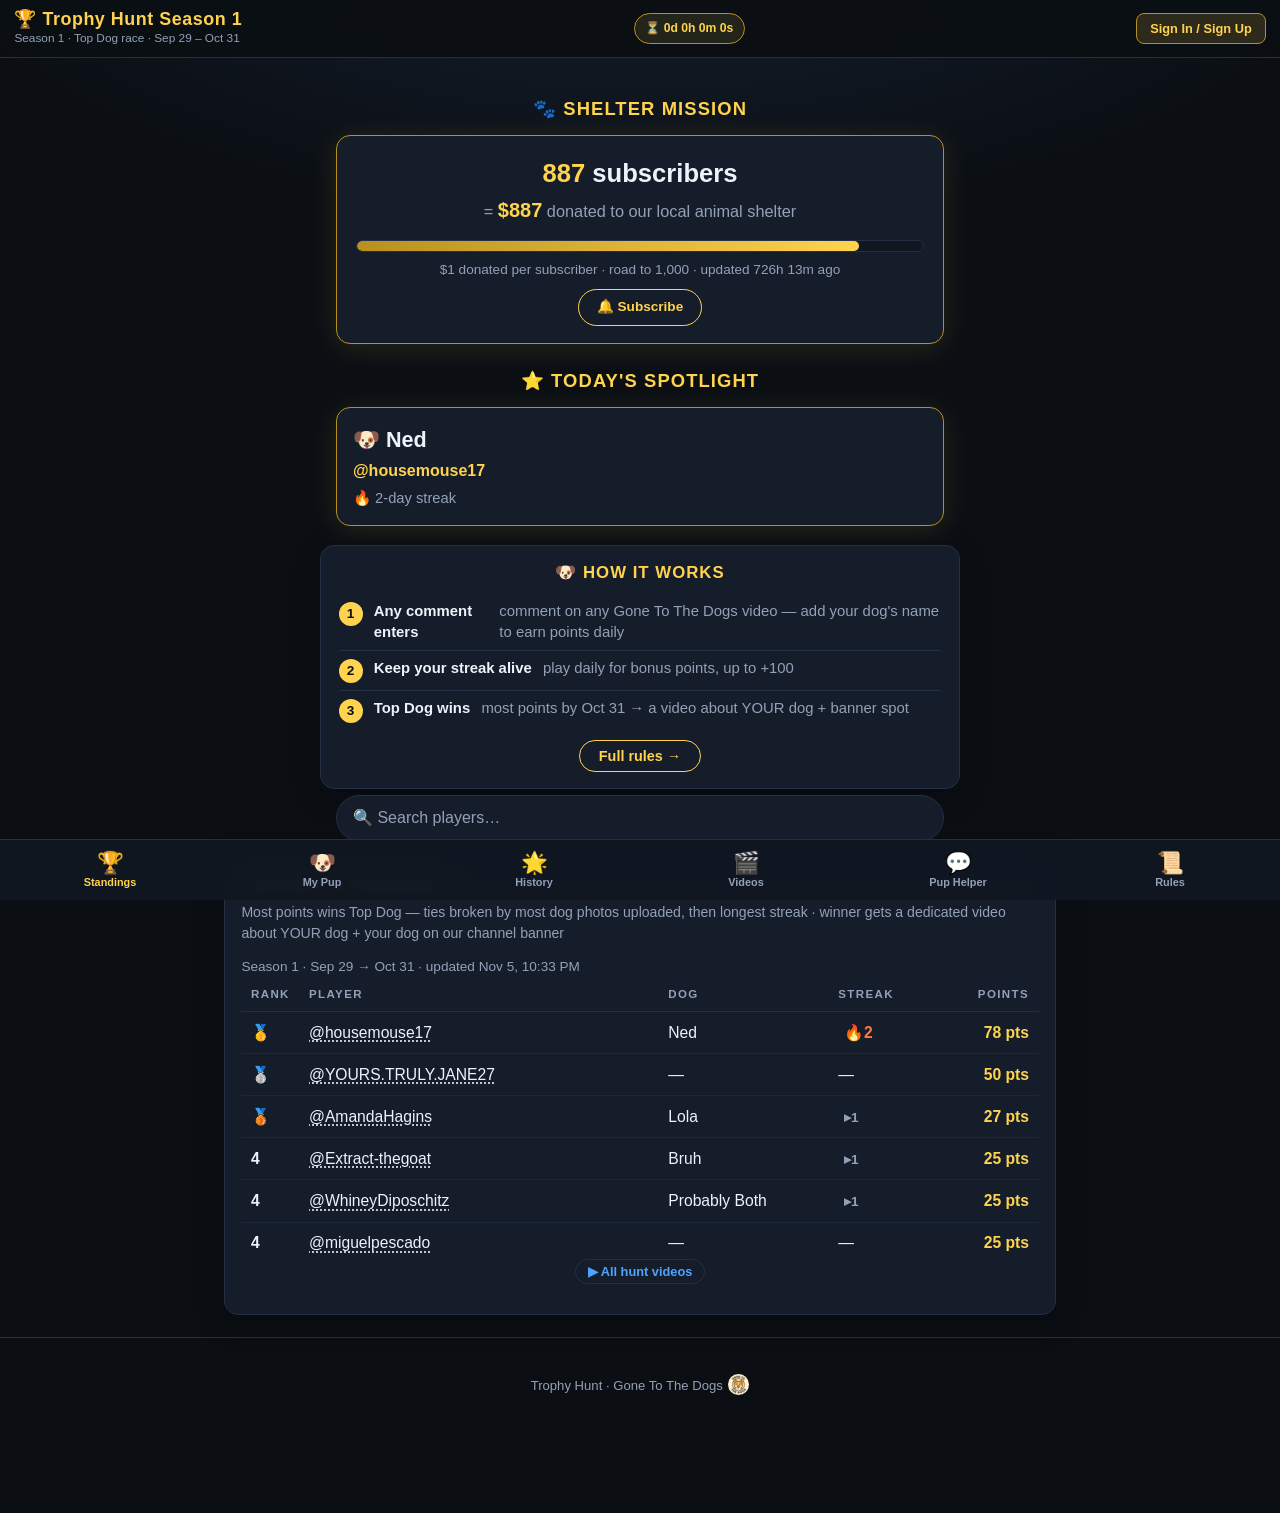
==== index.html @ e3be7119 "Update standings" ====
<!DOCTYPE html>
<html lang="en">
<head>
<meta charset="UTF-8">
<meta name="viewport" content="width=device-width, initial-scale=1.0, viewport-fit=cover">
<title>Trophy Hunt — Season 1 Leaderboard</title>
<meta name="description" content="Official Trophy Hunt Season 1 leaderboard — Top Dog race on Gone To The Dogs.">
<meta name="google-site-verification" content="QPvMAf5M_e4X4zV3qbHuQ1Pl_BEUcOmnc3tVhaoxj3Q">
<meta name="theme-color" content="#0b0f14">
<meta name="mobile-web-app-capable" content="yes">
<meta name="apple-mobile-web-app-capable" content="yes">
<meta name="apple-mobile-web-app-status-bar-style" content="black-translucent">
<meta name="apple-mobile-web-app-title" content="Trophy Hunt">
<link rel="manifest" href="manifest.json">
<link rel="icon" type="image/png" sizes="192x192" href="icon-192.png">
<link rel="apple-touch-icon" href="icon-192.png">
<link rel="stylesheet" href="styles.css?v=1791586834">
</head>
<body>

<header class="appbar">
  <div class="appbar-main">
    <div class="appbar-title">🏆 Trophy Hunt Season 1</div>
    <div class="appbar-sub">Season 1 · Top Dog race · Sep 29 – Oct 31</div>
  </div>
  <div class="countdown-chip" id="countdown">⏳ —</div>
  <div class="appbar-side">
    <button id="name-claim" class="name-claim" hidden aria-label="Sign in or sign up with your YouTube handle">Sign In / Sign Up</button>
    <button id="gsi-signin" class="gsi-signin" hidden aria-label="Sign in with Google">
      <svg viewBox="0 0 24 24" aria-hidden="true"><path fill="#4285F4" d="M23.5 12.3c0-.9-.1-1.5-.3-2.3H12v4.3h6.5c-.1 1.1-.8 2.7-2.4 3.8l3.6 2.8c2.2-2 3.8-5 3.8-8.6z"/><path fill="#34A853" d="M12 24c3.2 0 6-1.1 7.9-2.9l-3.8-2.9c-1 .7-2.4 1.2-4.1 1.2-3.2 0-5.9-2.1-6.8-5l-3.8 2.9C3.3 21.3 7.3 24 12 24z"/><path fill="#FBBC05" d="M5.2 14.4c-.2-.7-.4-1.5-.4-2.4s.1-1.7.4-2.4L1.4 6.9C.5 8.6 0 10.2 0 12s.5 3.4 1.4 4.9l3.8-2.5z"/><path fill="#EA4335" d="M12 4.7c1.8 0 3 .8 3.7 1.4l3.3-3.2C17.9 1.1 15.2 0 12 0 7.3 0 3.3 2.7 1.4 6.9l3.8 2.9c.9-2.9 3.6-5.1 6.8-5.1z"/></svg>
      <span>Sign in</span>
    </button>
    <button id="gsi-signout" class="gsi-chip" hidden aria-label="Forget this player">
      <span class="gsi-avatar" id="gsi-avatar">?</span>
      <span id="gsi-handle">—</span>
    </button>
  </div>
</header>

<script src="https://accounts.google.com/gsi/client" async defer></script>

<div id="claim-sheet" class="sheet" hidden>
  <div class="sheet-card" role="dialog" aria-label="Claim your player">
    <h3>Find your pup's points 🐾</h3>
    <p class="sheet-sub">Type your YouTube handle exactly as it appears on the leaderboard.</p>
    <input id="claim-input" class="sheet-input" placeholder="@yourhandle" autocomplete="off" autocapitalize="off" spellcheck="false">
    <p class="sheet-sub sheet-new">New to Trophy Hunt? Comment your dog's name on any Gone To The Dogs video — you'll be on the board within minutes.</p>
    <div class="sheet-row">
      <button id="claim-go" class="sheet-go">Find me</button>
      <button id="claim-cancel" class="sheet-cancel">Cancel</button>
    </div>
  </div>
</div>

<div id="profile-sheet" class="sheet" hidden>
  <div class="sheet-card profile-card" role="dialog" aria-label="Your player profile">
    <div class="profile-head">
      <img id="profile-avatar" class="profile-avatar" alt="">
      <div class="profile-id">
        <div id="profile-handle" class="profile-handle">—</div>
        <div id="profile-dog" class="profile-dog">—</div>
      </div>
    </div>
    <div class="profile-stats">
      <div class="pstat"><span id="profile-rank" class="pstat-v">—</span><span class="pstat-l">Rank</span></div>
      <div class="pstat"><span id="profile-points" class="pstat-v">—</span><span class="pstat-l">Points</span></div>
      <div class="pstat"><span id="profile-streak" class="pstat-v">—</span><span class="pstat-l">Day streak</span></div>
      <div class="pstat"><span id="profile-today" class="pstat-v">—</span><span class="pstat-l">Today</span></div>
    </div>
    <div id="profile-checklist" class="profile-checklist"></div>
    <div class="profile-gallery-head">📸 Pup gallery</div>
    <div id="profile-gallery" class="profile-gallery"><span class="gallery-empty">No uploads yet — be the first!</span></div>
    <div class="profile-upload">
      <label class="upload-btn" for="profile-file">+ Add photo / video</label>
      <input type="file" id="profile-file" accept="image/*,video/*" hidden>
      <span id="upload-status" class="upload-status"></span>
    </div>
    <div class="sheet-row">
      <button id="profile-close" class="sheet-go">Done</button>
      <button id="profile-forget" class="sheet-cancel">Forget me</button>
    </div>
  </div>
</div>

<main class="views">

  <section class="view active" id="view-standings" aria-label="Standings">
    <section class="mission" id="mission" hidden>
      <h2>🐾 SHELTER MISSION</h2>
      <div class="mission-card">
        <div class="mission-big"><span id="mission-subs">—</span> subscribers</div>
        <div class="mission-dollars">= <strong id="mission-dollars">—</strong> donated to our local animal shelter</div>
        <div class="mission-bar"><div class="mission-fill" id="mission-fill"></div></div>
        <p class="mission-note">$1 donated per subscriber · road to <span id="mission-goal">1,000</span> · <span id="mission-updated"></span></p>
        <a class="mission-sub" href="https://www.youtube.com/channel/UC4ghQwAZYqXrp6o5o-ZHn-Q?sub_confirmation=1" target="_blank" rel="noopener">🔔 Subscribe</a>
      </div>
    </section>

    <section class="spotlight" id="spotlight" hidden>
      <h2>⭐ TODAY'S SPOTLIGHT</h2>
      <div class="spot-card">
        <img id="spot-photo" alt="Today's spotlight dog" hidden>
        <div class="spot-info">
          <div class="spot-dog" id="spot-dog">—</div>
          <div class="spot-handle" id="spot-handle">—</div>
          <div class="spot-streak" id="spot-streak"></div>
        </div>
      </div>
    </section>

    <section class="how-strip" aria-label="How it works">
      <h2>🐶 HOW IT WORKS</h2>
      <ol>
        <li><strong>Any comment enters</strong><span>comment on any Gone To The Dogs video — add your dog's name to earn points daily</span></li>
        <li><strong>Keep your streak alive</strong><span>play daily for bonus points, up to +100</span></li>
        <li><strong>Top Dog wins</strong><span>most points by Oct 31 → a video about YOUR dog + banner spot</span></li>
      </ol>
      <button type="button" class="how-rules-link" data-goto-rules>Full rules →</button>
    </section>

    <div class="search-wrap">
      <input type="search" id="player-search" placeholder="🔍 Search players…" autocomplete="off" aria-label="Search players">
    </div>

    <section class="board">
      <h2>SEASON STANDINGS</h2>
      <p class="board-caption">Most points wins Top Dog — ties broken by most dog photos uploaded, then longest streak · winner gets a dedicated video about YOUR dog + your dog on our channel banner</p>
      <p class="snapshot" id="snapshot">Loading standings…</p>
      <div class="table-wrap"><table class="standings-table">
        <thead><tr><th>RANK</th><th>PLAYER</th><th>DOG</th><th>STREAK</th><th>POINTS</th></tr></thead>
        <tbody id="rows-season"></tbody>
      </table></div>
      <p class="empty-msg" id="empty-season" hidden>No players match your search.</p>
      <p class="hero-links"><a class="playlist-link" href="https://www.youtube.com/playlist?list=PLXRC36_9f9gA" target="_blank" rel="noopener">▶ All hunt videos</a></p>
    </section>

  </section>

  <section class="view" id="view-history" aria-label="Spotlight history">
    <h2 class="view-title">🌟 SPOTLIGHT HISTORY</h2>
    <p class="board-caption view-sub">Every daily spotlight dog of Season 1.</p>
    <section class="board">
      <div class="table-wrap"><table>
        <thead><tr><th>DATE</th><th>DOG</th><th>PLAYER</th></tr></thead>
        <tbody id="rows-history"></tbody>
      </table></div>
    </section>
  </section>

  <section class="view" id="view-videos" aria-label="Videos">
    <h2 class="view-title">🎬 CONTEST VIDEOS</h2>
    <p class="board-caption view-sub">Every video since the contest started — newest first. Any comment enters!</p>
    <p class="board-caption view-sub" id="signin-prompt" hidden>Tap <b>Sign In / Sign Up</b> at the top of the page and type your YouTube handle — your ✅ checkmarks and +10 bonuses appear automatically.</p>
    <p class="board-caption view-sub me-hint" id="me-hint" hidden>✅ = entered today · <span class="badge-new">+10</span> = new video bonus waiting · ✓ = already explored</p>
    <div class="video-list" id="video-list"></div>
    <p class="empty-msg" id="video-empty" hidden>No videos yet.</p>
  </section>

  <section class="view" id="view-pups" aria-label="My Pup">
    <h2 class="view-title">🐶 MY PUP</h2>
    <p class="board-caption view-sub">Your pup grows with your hunt — earn points, evolve through 8 forms, unlock achievements, decorate your Den, and unlock the Pup Studio at Lv 10!</p>
    <div id="mypup-signedout" class="mypup-signedout" hidden>
      <p class="mypup-big">🐾</p>
      <p>Sign in with your YouTube handle to meet your pup!</p>
      <p><button class="sub-btn" id="mypup-signin-btn">Sign In / Sign Up</button></p>
    </div>
    <div id="mypup-empty" class="mypup-signedout" hidden>
      <p class="mypup-big">🐶</p>
      <p><strong>Your pup hasn't been introduced yet!</strong></p>
      <p>Comment your dog's NAME on any hunt video, or upload their photo to meet them here.</p>
      <p>
        <button class="sub-btn" id="mypup-name-btn">🐶 Enter today's hunt</button>
        <button class="sub-btn" id="mypup-upload-btn">📸 Upload photo (+25 pts)</button>
      </p>
    </div>
    <div id="mypup-game" hidden>
      <div class="mypup-stage">
        <div id="mypup-bubble" class="mypup-bubble" hidden></div>
        <img id="mypup-img" alt="Your pup">
        <video id="mypup-video" muted loop playsinline autoplay preload="auto" hidden></video>
        <div id="mypup-placeholder" class="mypup-placeholder" hidden>🐶</div>
      </div>
      <div id="mypup-picker" class="mypup-picker" hidden>
        <p class="mypup-picker-title">🎨 Pick your pup's look!</p>
        <div class="mypup-picker-grid" id="mypup-picker-grid"></div>
      </div>
      <p class="mypup-change-wrap" id="mypup-change-wrap" hidden><button type="button" class="back-btn" id="mypup-change-btn">🎨 Change avatar</button></p>
      <div class="mypup-name" id="mypup-name"></div>
      <div class="mypup-level" id="mypup-level"></div>
      <div class="mypup-progress">
        <div class="mbar"><div class="mfill" id="mypup-progress-fill"></div></div>
        <div class="mypup-progress-label" id="mypup-progress-label"></div>
      </div>
      <h3 class="mypup-ach-title">🏅 Achievements</h3>
      <div class="mypup-ach-grid" id="mypup-achievements"></div>
      <div class="mypup-links">
        <button type="button" class="mypup-link-btn" data-goto="view-den">🏠<span>Visit the Den</span></button>
        <button type="button" class="mypup-link-btn" id="mypup-studio-btn" data-goto="view-studio">🎨<span>Pup Studio</span></button>
      </div>
      <p class="board-caption mypup-note">Your pup levels up with YOUR Trophy Hunt points — and levels never reset between seasons. Comment, upload, and keep your streak alive!</p>
    </div>
  </section>

  <section class="view" id="view-den" aria-label="The Den">
    <p><button type="button" class="back-btn" data-goto="view-pups">← My Pup</button></p>
    <h2 class="view-title">🏠 THE DEN</h2>
    <p class="board-caption view-sub">Every pup's own doghouse — decorated with the achievements they've actually earned. Visit any pup's den!</p>
    <p class="den-picker-row"><label for="den-player" class="den-picker-label">Visiting:</label> <select id="den-player" class="den-select"></select></p>
    <div id="den-scene-wrap"></div>
    <h3 class="mypup-ach-title">🎖️ Trophy Shelf</h3>
    <div class="mypup-ach-grid" id="den-shelf"></div>
  </section>

  <section class="view" id="view-studio" aria-label="Pup Studio">
    <p><button type="button" class="back-btn" data-goto="view-pups">← My Pup</button></p>
    <h2 class="view-title">🎨 PUP STUDIO</h2>
    <p class="board-caption view-sub">The Level 10 reward — restyle your pup with fur tints and stage backdrops. Saved on this device.</p>
    <div id="studio-wrap"></div>
  </section>

  <section class="view" id="view-helper" aria-label="Pup Helper">
    <h2 class="view-title">🐶 PUP HELPER</h2>
    <p class="board-caption view-sub">Got a question about the game — or dogs in general? Ask away! I’m a little helper bot, not a real person (and not a vet).</p>
    <div class="chat-box" id="chat-box" aria-live="polite"></div>
    <div class="chat-chips" id="chat-chips">
      <button type="button" data-q="How do I earn points?">How do I earn points?</button>
      <button type="button" data-q="Who is winning?">Who’s winning?</button>
      <button type="button" data-q="How do streaks work?">How do streaks work?</button>
      <button type="button" data-q="When is the next round?">When’s the next round?</button>
      <button type="button" data-q="Are grapes bad for dogs?">🍇 Grapes bad for dogs?</button>
    </div>
    <div class="chat-input-row">
      <input type="text" id="chat-input" placeholder="Ask about the game or dog care…" autocomplete="off" aria-label="Ask Pup Helper a question" maxlength="200">
      <button type="button" id="chat-send">Ask</button>
    </div>
  </section>

  <section class="view" id="view-rules" aria-label="Rules">
    <h2 class="view-title">📜 HOW TO PLAY</h2>
    <div class="howto-box">
      <p><strong>🐶 Enter daily</strong> — Comment your dog's NAME on any Gone To The Dogs video. One scoring comment per video per day: 1 video = 10 pts · 2 videos = 25 pts · all 3 = 60 pts. Keep it clean — inappropriate names don't score.</p>
      <p><strong>💬 Say anything</strong> — Any comment on any Gone To The Dogs video → +1 pt, once a day. Get your name on the board just for showing up! Every day you comment grows your streak — 3 days in a row earns a bonus.</p>
      <p><strong>🔥 Streaks</strong> — Play consecutive days: 3 days +10 · 7 days +25 · 14 days +50 · 30 days +100. Miss a day and your streak resets.</p>
      <p><strong>📸 Photo bonus</strong> — Sign in, tap your name, and add a real photo of your dog → +25 pts every day.</p>
      <p><strong>🎬 Video bonus</strong> — send a real clip of your dog for the show → +50 pts every day. Real clips only, no stock or AI.</p>
      <p><strong>🧭 Explorer bonus</strong> — First scoring entry on any video → +10 pts, once per video. Check the Videos tab to see which videos still have your bonus waiting!</p>
      <p><strong>✅ Daily checklist</strong> — tap your name in the standings to see what's still up for grabs today. Clear the whole list in one day → +25 bonus.</p>
      <p><strong>👑 Top Dog</strong> — Most Season 1 points wins: a dedicated video about YOUR dog + your dog on our channel banner for the month!</p>
    </div>
    <p class="notice">📢 You must be <a href="https://www.youtube.com/channel/UC4ghQwAZYqXrp6o5o-ZHn-Q?sub_confirmation=1" target="_blank" rel="noopener">subscribed to <strong>Gone To The Dogs</strong></a> to win.</p>

    <div class="daily-fun">
      <div class="fun-card">
        <h2>🥠 DOG FORTUNE COOKIE</h2>
        <p class="board-caption">Crack one for luck — just for fun, no points!</p>
        <button class="cookie-btn" id="cookie-btn" aria-label="Crack a fortune cookie">🥠</button>
        <p class="fortune-text" id="fortune-text" hidden></p>
      </div>
      <div class="fun-card">
        <h2>🐶 TODAY'S DOG FACT</h2>
        <p class="fact-text" id="dog-fact"></p>
      </div>
    </div>
  </section>

</main>

<nav class="tabbar" aria-label="Sections">
  <button type="button" data-view="view-standings" class="active"><span class="tab-ico">🏆</span><span class="tab-label">Standings</span></button>
  <button type="button" data-view="view-pups"><span class="tab-ico">🐶</span><span class="tab-label">My Pup</span></button>
  <button type="button" data-view="view-history"><span class="tab-ico">🌟</span><span class="tab-label">History</span></button>
  <button type="button" data-view="view-videos"><span class="tab-ico">🎬</span><span class="tab-label">Videos</span></button>
  <button type="button" data-view="view-helper"><span class="tab-ico">💬</span><span class="tab-label">Pup Helper</span></button>
  <button type="button" data-view="view-rules"><span class="tab-ico">📜</span><span class="tab-label">Rules</span></button>
</nav>

<script id="th-data" type="application/json">
{
 "updated_at": "2026-11-05T16:33:46.355284-06:00",
 "season": {
  "name": "Season 1",
  "start": "2026-09-29",
  "end": "2026-10-31"
 },
 "standings": [
  {
   "handle": "@housemouse17",
   "channel_id": "UCQQA3jkq7oL2T7rubP8TDhA",
   "dog_name": "Ned",
   "avatar": "https://yt3.ggpht.com/1W_lS6p_JaCH4XXwByokBR0-MYCkHeLgjqYpCDYfXb-6AefxUnnhMaRZcugRmxs4FgrkpRzEew=s176-c-k-c0x00ffffff-no-rj",
   "season_points": 78,
   "lifetime_points": 78,
   "today_points": 0,
   "streak": 2,
   "videos_today": [],
   "videos_ever": [
    "nOty-Itnp8k",
    "vAgdQY7v1NI"
   ],
   "photo": "dogs/full/housemouse17.jpg",
   "photo_count": 2,
   "checklist": {
    "items": [
     {
      "key": "video1",
      "label": "Comment on a hunt video",
      "points": 10,
      "done": false,
      "note": ""
     },
     {
      "key": "video2",
      "label": "Comment on a 2nd video",
      "points": 15,
      "done": false,
      "note": "25 total"
     },
     {
      "key": "video3",
      "label": "Comment on a 3rd video",
      "points": 35,
      "done": false,
      "note": "60 total"
     },
     {
      "key": "photo",
      "label": "Photo bonus",
      "points": 25,
      "done": false,
      "note": ""
     },
     {
      "key": "clip",
      "label": "Video clip bonus",
      "points": 50,
      "done": false,
      "note": ""
     },
     {
      "key": "participation",
      "label": "Participation",
      "points": 5,
      "done": false,
      "note": ""
     }
    ],
    "complete": false,
    "bonus_awarded": false,
    "bonus_points": 25,
    "available": 165,
    "push_bonus_awarded": false
   }
  },
  {
   "handle": "@YOURS.TRULY.JANE27",
   "channel_id": "UCLJkThkiQILK7-uzw7G-8eg",
   "dog_name": "",
   "avatar": "https://yt3.ggpht.com/7NX_g22DmDT55WKHcg7lG32qz_Qj_6TZlHT6CTr1xxqVYp4cmYomnnnAwAg-imXTStA9T8kC=s176-c-k-c0x00ffffff-no-rj",
   "season_points": 50,
   "lifetime_points": 50,
   "today_points": 0,
   "streak": 0,
   "videos_today": [],
   "videos_ever": [],
   "photo": "",
   "photo_count": 0,
   "checklist": {
    "items": [
     {
      "key": "video1",
      "label": "Comment on a hunt video",
      "points": 10,
      "done": false,
      "note": ""
     },
     {
      "key": "video2",
      "label": "Comment on a 2nd video",
      "points": 15,
      "done": false,
      "note": "25 total"
     },
     {
      "key": "video3",
      "label": "Comment on a 3rd video",
      "points": 35,
      "done": false,
      "note": "60 total"
     },
     {
      "key": "photo",
      "label": "Photo bonus",
      "points": 25,
      "done": false,
      "note": ""
     },
     {
      "key": "clip",
      "label": "Video clip bonus",
      "points": 50,
      "done": false,
      "note": ""
     },
     {
      "key": "participation",
      "label": "Participation",
      "points": 5,
      "done": false,
      "note": ""
     }
    ],
    "complete": false,
    "bonus_awarded": false,
    "bonus_points": 25,
    "available": 165,
    "push_bonus_awarded": false
   }
  },
  {
   "handle": "@AmandaHagins",
   "channel_id": "UCxpx3YysNehoUIVt5LtWpAQ",
   "dog_name": "Lola",
   "avatar": "",
   "season_points": 27,
   "lifetime_points": 27,
   "today_points": 0,
   "streak": 1,
   "videos_today": [],
   "videos_ever": [
    "G1uGxHAIuGs",
    "vAgdQY7v1NI"
   ],
   "photo": "",
   "photo_count": 0,
   "checklist": {
    "items": [
     {
      "key": "video1",
      "label": "Comment on a hunt video",
      "points": 10,
      "done": false,
      "note": ""
     },
     {
      "key": "video2",
      "label": "Comment on a 2nd video",
      "points": 15,
      "done": false,
      "note": "25 total"
     },
     {
      "key": "video3",
      "label": "Comment on a 3rd video",
      "points": 35,
      "done": false,
      "note": "60 total"
     },
     {
      "key": "photo",
      "label": "Photo bonus",
      "points": 25,
      "done": false,
      "note": ""
     },
     {
      "key": "clip",
      "label": "Video clip bonus",
      "points": 50,
      "done": false,
      "note": ""
     },
     {
      "key": "participation",
      "label": "Participation",
      "points": 5,
      "done": false,
      "note": ""
     }
    ],
    "complete": false,
    "bonus_awarded": false,
    "bonus_points": 25,
    "available": 165,
    "push_bonus_awarded": false
   }
  },
  {
   "handle": "@Extract-thegoat",
   "channel_id": "UCOi81kbbySX6dsAnTcGwupg",
   "dog_name": "Bruh",
   "avatar": "",
   "season_points": 25,
   "lifetime_points": 25,
   "today_points": 0,
   "streak": 1,
   "videos_today": [],
   "videos_ever": [
    "5sAA0kAIuT0"
   ],
   "photo": "",
   "photo_count": 0,
   "checklist": {
    "items": [
     {
      "key": "video1",
      "label": "Comment on a hunt video",
      "points": 10,
      "done": false,
      "note": ""
     },
     {
      "key": "video2",
      "label": "Comment on a 2nd video",
      "points": 15,
      "done": false,
      "note": "25 total"
     },
     {
      "key": "video3",
      "label": "Comment on a 3rd video",
      "points": 35,
      "done": false,
      "note": "60 total"
     },
     {
      "key": "photo",
      "label": "Photo bonus",
      "points": 25,
      "done": false,
      "note": ""
     },
     {
      "key": "clip",
      "label": "Video clip bonus",
      "points": 50,
      "done": false,
      "note": ""
     },
     {
      "key": "participation",
      "label": "Participation",
      "points": 5,
      "done": false,
      "note": ""
     }
    ],
    "complete": false,
    "bonus_awarded": false,
    "bonus_points": 25,
    "available": 165,
    "push_bonus_awarded": false
   }
  },
  {
   "handle": "@WhineyDiposchitz",
   "channel_id": "UC2PD5DdrQJD2_D9zbpljrHA",
   "dog_name": "Probably Both",
   "avatar": "",
   "season_points": 25,
   "lifetime_points": 25,
   "today_points": 0,
   "streak": 1,
   "videos_today": [],
   "videos_ever": [
    "Sx98z-7dyCc"
   ],
   "photo": "",
   "photo_count": 0,
   "checklist": {
    "items": [
     {
      "key": "video1",
      "label": "Comment on a hunt video",
      "points": 10,
      "done": false,
      "note": ""
     },
     {
      "key": "video2",
      "label": "Comment on a 2nd video",
      "points": 15,
      "done": false,
      "note": "25 total"
     },
     {
      "key": "video3",
      "label": "Comment on a 3rd video",
      "points": 35,
      "done": false,
      "note": "60 total"
     },
     {
      "key": "photo",
      "label": "Photo bonus",
      "points": 25,
      "done": false,
      "note": ""
     },
     {
      "key": "clip",
      "label": "Video clip bonus",
      "points": 50,
      "done": false,
      "note": ""
     },
     {
      "key": "participation",
      "label": "Participation",
      "points": 5,
      "done": false,
      "note": ""
     }
    ],
    "complete": false,
    "bonus_awarded": false,
    "bonus_points": 25,
    "available": 165,
    "push_bonus_awarded": false
   }
  },
  {
   "handle": "@miguelpescado",
   "channel_id": "UCkO8lE-4-8F21EN87pbTUUg",
   "dog_name": "",
   "avatar": "https://yt3.ggpht.com/ytc/AIdro_nzciRCnAEpbzq4e2U3hG8DdjaFLB_RIiVtCyuqptANCoY=s176-c-k-c0x00ffffff-no-rj",
   "season_points": 25,
   "lifetime_points": 25,
   "today_points": 0,
   "streak": 0,
   "videos_today": [],
   "videos_ever": [],
   "photo": "",
   "photo_count": 0,
   "checklist": {
    "items": [
     {
      "key": "video1",
      "label": "Comment on a hunt video",
      "points": 10,
      "done": false,
      "note": ""
     },
     {
      "key": "video2",
      "label": "Comment on a 2nd video",
      "points": 15,
      "done": false,
      "note": "25 total"
     },
     {
      "key": "video3",
      "label": "Comment on a 3rd video",
      "points": 35,
      "done": false,
      "note": "60 total"
     },
     {
      "key": "photo",
      "label": "Photo bonus",
      "points": 25,
      "done": false,
      "note": ""
     },
     {
      "key": "clip",
      "label": "Video clip bonus",
      "points": 50,
      "done": false,
      "note": ""
     },
     {
      "key": "participation",
      "label": "Participation",
      "points": 5,
      "done": false,
      "note": ""
     }
    ],
    "complete": false,
    "bonus_awarded": false,
    "bonus_points": 25,
    "available": 165,
    "push_bonus_awarded": false
   }
  },
  {
   "handle": "@Poppywiththesillyd0gies",
   "channel_id": "UCRxTP61w5H_GmBpx2RVgOpg",
   "dog_name": "",
   "avatar": "https://yt3.ggpht.com/OeW-8XzQxaapgIg1LvDw_Xp3zZETJhhn5CF9Q_1TRVCbZO8f5TJxCBz-6Uz-4JT1en7v4Z0KWA=s176-c-k-c0x00ffffff-no-rj",
   "season_points": 25,
   "lifetime_points": 25,
   "today_points": 0,
   "streak": 0,
   "videos_today": [],
   "videos_ever": [],
   "photo": "",
   "photo_count": 0,
   "checklist": {
    "items": [
     {
      "key": "video1",
      "label": "Comment on a hunt video",
      "points": 10,
      "done": false,
      "note": ""
     },
     {
      "key": "video2",
      "label": "Comment on a 2nd video",
      "points": 15,
      "done": false,
      "note": "25 total"
     },
     {
      "key": "video3",
      "label": "Comment on a 3rd video",
      "points": 35,
      "done": false,
      "note": "60 total"
     },
     {
      "key": "photo",
      "label": "Photo bonus",
      "points": 25,
      "done": false,
      "note": ""
     },
     {
      "key": "clip",
      "label": "Video clip bonus",
      "points": 50,
      "done": false,
      "note": ""
     },
     {
      "key": "participation",
      "label": "Participation",
      "points": 5,
      "done": false,
      "note": ""
     }
    ],
    "complete": false,
    "bonus_awarded": false,
    "bonus_points": 25,
    "available": 165,
    "push_bonus_awarded": false
   }
  },
  {
   "handle": "@v4lee6241",
   "channel_id": "UChYnzvpsNzPZrjXD-Tabz_Q",
   "dog_name": "Luna",
   "avatar": "",
   "season_points": 11,
   "lifetime_points": 11,
   "today_points": 0,
   "streak": 1,
   "videos_today": [],
   "videos_ever": [
    "nOty-Itnp8k"
   ],
   "photo": "",
   "photo_count": 0,
   "checklist": {
    "items": [
     {
      "key": "video1",
      "label": "Comment on a hunt video",
      "points": 10,
      "done": false,
      "note": ""
     },
     {
      "key": "video2",
      "label": "Comment on a 2nd video",
      "points": 15,
      "done": false,
      "note": "25 total"
     },
     {
      "key": "video3",
      "label": "Comment on a 3rd video",
      "points": 35,
      "done": false,
      "note": "60 total"
     },
     {
      "key": "photo",
      "label": "Photo bonus",
      "points": 25,
      "done": false,
      "note": ""
     },
     {
      "key": "clip",
      "label": "Video clip bonus",
      "points": 50,
      "done": false,
      "note": ""
     },
     {
      "key": "participation",
      "label": "Participation",
      "points": 5,
      "done": false,
      "note": ""
     }
    ],
    "complete": false,
    "bonus_awarded": false,
    "bonus_points": 25,
    "available": 165,
    "push_bonus_awarded": false
   }
  },
  {
   "handle": "@THEchannel-c8p",
   "channel_id": "UCNyXAsMBZe328R1vXlGQkhw",
   "dog_name": "",
   "avatar": "https://yt3.ggpht.com/8HUJa36a4QKl93Km3qchzln4rGE8VOtplxyJrmg2Izpe4XRsYJhxidO90sJ7W5FwizOWREAx0g=s176-c-k-c0x00ffffff-no-rj",
   "season_points": 10,
   "lifetime_points": 10,
   "today_points": 0,
   "streak": 0,
   "videos_today": [],
   "videos_ever": [],
   "photo": "",
   "photo_count": 0,
   "checklist": {
    "items": [
     {
      "key": "video1",
      "label": "Comment on a hunt video",
      "points": 10,
      "done": false,
      "note": ""
     },
     {
      "key": "video2",
      "label": "Comment on a 2nd video",
      "points": 15,
      "done": false,
      "note": "25 total"
     },
     {
      "key": "video3",
      "label": "Comment on a 3rd video",
      "points": 35,
      "done": false,
      "note": "60 total"
     },
     {
      "key": "photo",
      "label": "Photo bonus",
      "points": 25,
      "done": false,
      "note": ""
     },
     {
      "key": "clip",
      "label": "Video clip bonus",
      "points": 50,
      "done": false,
      "note": ""
     },
     {
      "key": "participation",
      "label": "Participation",
      "points": 5,
      "done": false,
      "note": ""
     }
    ],
    "complete": false,
    "bonus_awarded": false,
    "bonus_points": 25,
    "available": 165,
    "push_bonus_awarded": false
   }
  },
  {
   "handle": "@AgnesLabrador-o3x",
   "channel_id": "UCdZNfXqfiaTO0EC4_T1XpEw",
   "dog_name": "",
   "avatar": "",
   "season_points": 5,
   "lifetime_points": 5,
   "today_points": 0,
   "streak": 1,
   "videos_today": [],
   "videos_ever": [],
   "photo": "",
   "photo_count": 0,
   "checklist": {
    "items": [
     {
      "key": "video1",
      "label": "Comment on a hunt video",
      "points": 10,
      "done": false,
      "note": ""
     },
     {
      "key": "video2",
      "label": "Comment on a 2nd video",
      "points": 15,
      "done": false,
      "note": "25 total"
     },
     {
      "key": "video3",
      "label": "Comment on a 3rd video",
      "points": 35,
      "done": false,
      "note": "60 total"
     },
     {
      "key": "photo",
      "label": "Photo bonus",
      "points": 25,
      "done": false,
      "note": ""
     },
     {
      "key": "clip",
      "label": "Video clip bonus",
      "points": 50,
      "done": false,
      "note": ""
     },
     {
      "key": "participation",
      "label": "Participation",
      "points": 5,
      "done": false,
      "note": ""
     }
    ],
    "complete": false,
    "bonus_awarded": false,
    "bonus_points": 25,
    "available": 165,
    "push_bonus_awarded": false
   }
  },
  {
   "handle": "@annacolombo3025",
   "channel_id": "UCPiT8GDMh3fOzxAI58dJWSg",
   "dog_name": "",
   "avatar": "",
   "season_points": 5,
   "lifetime_points": 5,
   "today_points": 0,
   "streak": 1,
   "videos_today": [],
   "videos_ever": [],
   "photo": "",
   "photo_count": 0,
   "checklist": {
    "items": [
     {
      "key": "video1",
      "label": "Comment on a hunt video",
      "points": 10,
      "done": false,
      "note": ""
     },
     {
      "key": "video2",
      "label": "Comment on a 2nd video",
      "points": 15,
      "done": false,
      "note": "25 total"
     },
     {
      "key": "video3",
      "label": "Comment on a 3rd video",
      "points": 35,
      "done": false,
      "note": "60 total"
     },
     {
      "key": "photo",
      "label": "Photo bonus",
      "points": 25,
      "done": false,
      "note": ""
     },
     {
      "key": "clip",
      "label": "Video clip bonus",
      "points": 50,
      "done": false,
      "note": ""
     },
     {
      "key": "participation",
      "label": "Participation",
      "points": 5,
      "done": false,
      "note": ""
     }
    ],
    "complete": false,
    "bonus_awarded": false,
    "bonus_points": 25,
    "available": 165,
    "push_bonus_awarded": false
   }
  },
  {
   "handle": "@beverlyg-harris1258",
   "channel_id": "UC63FfYN6sCFbEWYIv3Mz6dA",
   "dog_name": "",
   "avatar": "",
   "season_points": 5,
   "lifetime_points": 5,
   "today_points": 0,
   "streak": 1,
   "videos_today": [],
   "videos_ever": [],
   "photo": "",
   "photo_count": 0,
   "checklist": {
    "items": [
     {
      "key": "video1",
      "label": "Comment on a hunt video",
      "points": 10,
      "done": false,
      "note": ""
     },
     {
      "key": "video2",
      "label": "Comment on a 2nd video",
      "points": 15,
      "done": false,
      "note": "25 total"
     },
     {
      "key": "video3",
      "label": "Comment on a 3rd video",
      "points": 35,
      "done": false,
      "note": "60 total"
     },
     {
      "key": "photo",
      "label": "Photo bonus",
      "points": 25,
      "done": false,
      "note": ""
     },
     {
      "key": "clip",
      "label": "Video clip bonus",
      "points": 50,
      "done": false,
      "note": ""
     },
     {
      "key": "participation",
      "label": "Participation",
      "points": 5,
      "done": false,
      "note": ""
     }
    ],
    "complete": false,
    "bonus_awarded": false,
    "bonus_points": 25,
    "available": 165,
    "push_bonus_awarded": false
   }
  },
  {
   "handle": "@bradFrederick-v6h",
   "channel_id": "UC5jsMhE-ol9VTqEEadOgPzQ",
   "dog_name": "",
   "avatar": "",
   "season_points": 5,
   "lifetime_points": 5,
   "today_points": 0,
   "streak": 1,
   "videos_today": [],
   "videos_ever": [],
   "photo": "",
   "photo_count": 0,
   "checklist": {
    "items": [
     {
      "key": "video1",
      "label": "Comment on a hunt video",
      "points": 10,
      "done": false,
      "note": ""
     },
     {
      "key": "video2",
      "label": "Comment on a 2nd video",
      "points": 15,
      "done": false,
      "note": "25 total"
     },
     {
      "key": "video3",
      "label": "Comment on a 3rd video",
      "points": 35,
      "done": false,
      "note": "60 total"
     },
     {
      "key": "photo",
      "label": "Photo bonus",
      "points": 25,
      "done": false,
      "note": ""
     },
     {
      "key": "clip",
      "label": "Video clip bonus",
      "points": 50,
      "done": false,
      "note": ""
     },
     {
      "key": "participation",
      "label": "Participation",
      "points": 5,
      "done": false,
      "note": ""
     }
    ],
    "complete": false,
    "bonus_awarded": false,
    "bonus_points": 25,
    "available": 165,
    "push_bonus_awarded": false
   }
  },
  {
   "handle": "@CarolDeMars",
   "channel_id": "UCKAlepTWcKaojICViwxTusQ",
   "dog_name": "",
   "avatar": "",
   "season_points": 5,
   "lifetime_points": 5,
   "today_points": 0,
   "streak": 1,
   "videos_today": [],
   "videos_ever": [],
   "photo": "",
   "photo_count": 0,
   "checklist": {
    "items": [
     {
      "key": "video1",
      "label": "Comment on a hunt video",
      "points": 10,
      "done": false,
      "note": ""
     },
     {
      "key": "video2",
      "label": "Comment on a 2nd video",
      "points": 15,
      "done": false,
      "note": "25 total"
     },
     {
      "key": "video3",
      "label": "Comment on a 3rd video",
      "points": 35,
      "done": false,
      "note": "60 total"
     },
     {
      "key": "photo",
      "label": "Photo bonus",
      "points": 25,
      "done": false,
      "note": ""
     },
     {
      "key": "clip",
      "label": "Video clip bonus",
      "points": 50,
      "done": false,
      "note": ""
     },
     {
      "key": "participation",
      "label": "Participation",
      "points": 5,
      "done": false,
      "note": ""
     }
    ],
    "complete": false,
    "bonus_awarded": false,
    "bonus_points": 25,
    "available": 165,
    "push_bonus_awarded": false
   }
  },
  {
   "handle": "@carringtonforbes",
   "channel_id": "UCADpgDXB5kBg8RyAhnHtRoQ",
   "dog_name": "",
   "avatar": "",
   "season_points": 5,
   "lifetime_points": 5,
   "today_points": 0,
   "streak": 1,
   "videos_today": [],
   "videos_ever": [],
   "photo": "",
   "photo_count": 0,
   "checklist": {
    "items": [
     {
      "key": "video1",
      "label": "Comment on a hunt video",
      "points": 10,
      "done": false,
      "note": ""
     },
     {
      "key": "video2",
      "label": "Comment on a 2nd video",
      "points": 15,
      "done": false,
      "note": "25 total"
     },
     {
      "key": "video3",
      "label": "Comment on a 3rd video",
      "points": 35,
      "done": false,
      "note": "60 total"
     },
     {
      "key": "photo",
      "label": "Photo bonus",
      "points": 25,
      "done": false,
      "note": ""
     },
     {
      "key": "clip",
      "label": "Video clip bonus",
      "points": 50,
      "done": false,
      "note": ""
     },
     {
      "key": "participation",
      "label": "Participation",
      "points": 5,
      "done": false,
      "note": ""
     }
    ],
    "complete": false,
    "bonus_awarded": false,
    "bonus_points": 25,
    "available": 165,
    "push_bonus_awarded": false
   }
  },
  {
   "handle": "@daniellemiller3625",
   "channel_id": "UCHKHjiZKRtkON2T5-riaDsw",
   "dog_name": "",
   "avatar": "",
   "season_points": 5,
   "lifetime_points": 5,
   "today_points": 0,
   "streak": 1,
   "videos_today": [],
   "videos_ever": [],
   "photo": "",
   "photo_count": 0,
   "checklist": {
    "items": [
     {
      "key": "video1",
      "label": "Comment on a hunt video",
      "points": 10,
      "done": false,
      "note": ""
     },
     {
      "key": "video2",
      "label": "Comment on a 2nd video",
      "points": 15,
      "done": false,
      "note": "25 total"
     },
     {
      "key": "video3",
      "label": "Comment on a 3rd video",
      "points": 35,
      "done": false,
      "note": "60 total"
     },
     {
      "key": "photo",
      "label": "Photo bonus",
      "points": 25,
      "done": false,
      "note": ""
     },
     {
      "key": "clip",
      "label": "Video clip bonus",
      "points": 50,
      "done": false,
      "note": ""
     },
     {
      "key": "participation",
      "label": "Participation",
      "points": 5,
      "done": false,
      "note": ""
     }
    ],
    "complete": false,
    "bonus_awarded": false,
    "bonus_points": 25,
    "available": 165,
    "push_bonus_awarded": false
   }
  },
  {
   "handle": "@davidbrock1698",
   "channel_id": "UCdDUVWTx_QLfxbpAUi0Nqfw",
   "dog_name": "",
   "avatar": "",
   "season_points": 5,
   "lifetime_points": 5,
   "today_points": 0,
   "streak": 1,
   "videos_today": [],
   "videos_ever": [],
   "photo": "",
   "photo_count": 0,
   "checklist": {
    "items": [
     {
      "key": "video1",
      "label": "Comment on a hunt video",
      "points": 10,
      "done": false,
      "note": ""
     },
     {
      "key": "video2",
      "label": "Comment on a 2nd video",
      "points": 15,
      "done": false,
      "note": "25 total"
     },
     {
      "key": "video3",
      "label": "Comment on a 3rd video",
      "points": 35,
      "done": false,
      "note": "60 total"
     },
     {
      "key": "photo",
      "label": "Photo bonus",
      "points": 25,
      "done": false,
      "note": ""
     },
     {
      "key": "clip",
      "label": "Video clip bonus",
      "points": 50,
      "done": false,
      "note": ""
     },
     {
      "key": "participation",
      "label": "Participation",
      "points": 5,
      "done": false,
      "note": ""
     }
    ],
    "complete": false,
    "bonus_awarded": false,
    "bonus_points": 25,
    "available": 165,
    "push_bonus_awarded": false
   }
  },
  {
   "handle": "@DavidNolan-fi8gi",
   "channel_id": "UCyS2n9iEUB9tAIz6mkyF1SQ",
   "dog_name": "",
   "avatar": "",
   "season_points": 5,
   "lifetime_points": 5,
   "today_points": 0,
   "streak": 1,
   "videos_today": [],
   "videos_ever": [],
   "photo": "",
   "photo_count": 0,
   "checklist": {
    "items": [
     {
      "key": "video1",
      "label": "Comment on a hunt video",
      "points": 10,
      "done": false,
      "note": ""
     },
     {
      "key": "video2",
      "label": "Comment on a 2nd video",
      "points": 15,
      "done": false,
      "note": "25 total"
     },
     {
      "key": "video3",
      "label": "Comment on a 3rd video",
      "points": 35,
      "done": false,
      "note": "60 total"
     },
     {
      "key": "photo",
      "label": "Photo bonus",
      "points": 25,
      "done": false,
      "note": ""
     },
     {
      "key": "clip",
      "label": "Video clip bonus",
      "points": 50,
      "done": false,
      "note": ""
     },
     {
      "key": "participation",
      "label": "Participation",
      "points": 5,
      "done": false,
      "note": ""
     }
    ],
    "complete": false,
    "bonus_awarded": false,
    "bonus_points": 25,
    "available": 165,
    "push_bonus_awarded": false
   }
  },
  {
   "handle": "@enkelejdaklosi1556",
   "channel_id": "UCKtgXkNWCLFxopiIBQ3hoGg",
   "dog_name": "",
   "avatar": "",
   "season_points": 5,
   "lifetime_points": 5,
   "today_points": 0,
   "streak": 1,
   "videos_today": [],
   "videos_ever": [],
   "photo": "",
   "photo_count": 0,
   "checklist": {
    "items": [
     {
      "key": "video1",
      "label": "Comment on a hunt video",
      "points": 10,
      "done": false,
      "note": ""
     },
     {
      "key": "video2",
      "label": "Comment on a 2nd video",
      "points": 15,
      "done": false,
      "note": "25 total"
     },
     {
      "key": "video3",
      "label": "Comment on a 3rd video",
      "points": 35,
      "done": false,
      "note": "60 total"
     },
     {
      "key": "photo",
      "label": "Photo bonus",
      "points": 25,
      "done": false,
      "note": ""
     },
     {
      "key": "clip",
      "label": "Video clip bonus",
      "points": 50,
      "done": false,
      "note": ""
     },
     {
      "key": "participation",
      "label": "Participation",
      "points": 5,
      "done": false,
      "note": ""
     }
    ],
    "complete": false,
    "bonus_awarded": false,
    "bonus_points": 25,
    "available": 165,
    "push_bonus_awarded": false
   }
  },
  {
   "handle": "@gilmanerycastillosandoval9681",
   "channel_id": "UCR4zHDr8wid8h5PBntZuP1Q",
   "dog_name": "",
   "avatar": "",
   "season_points": 5,
   "lifetime_points": 5,
   "today_points": 0,
   "streak": 1,
   "videos_today": [],
   "videos_ever": [],
   "photo": "",
   "photo_count": 0,
   "checklist": {
    "items": [
     {
      "key": "video1",
      "label": "Comment on a hunt video",
      "points": 10,
      "done": false,
      "note": ""
     },
     {
      "key": "video2",
      "label": "Comment on a 2nd video",
      "points": 15,
      "done": false,
      "note": "25 total"
     },
     {
      "key": "video3",
      "label": "Comment on a 3rd video",
      "points": 35,
      "done": false,
      "note": "60 total"
     },
     {
      "key": "photo",
      "label": "Photo bonus",
      "points": 25,
      "done": false,
      "note": ""
     },
     {
      "key": "clip",
      "label": "Video clip bonus",
      "points": 50,
      "done": false,
      "note": ""
     },
     {
      "key": "participation",
      "label": "Participation",
      "points": 5,
      "done": false,
      "note": ""
     }
    ],
    "complete": false,
    "bonus_awarded": false,
    "bonus_points": 25,
    "available": 165,
    "push_bonus_awarded": false
   }
  },
  {
   "handle": "@GwendolynMoreno-u3q",
   "channel_id": "UCPaXGs3pu_aFddiB4QOrYVw",
   "dog_name": "",
   "avatar": "",
   "season_points": 5,
   "lifetime_points": 5,
   "today_points": 0,
   "streak": 1,
   "videos_today": [],
   "videos_ever": [],
   "photo": "",
   "photo_count": 0,
   "checklist": {
    "items": [
     {
      "key": "video1",
      "label": "Comment on a hunt video",
      "points": 10,
      "done": false,
      "note": ""
     },
     {
      "key": "video2",
      "label": "Comment on a 2nd video",
      "points": 15,
      "done": false,
      "note": "25 total"
     },
     {
      "key": "video3",
      "label": "Comment on a 3rd video",
      "points": 35,
      "done": false,
      "note": "60 total"
     },
     {
      "key": "photo",
      "label": "Photo bonus",
      "points": 25,
      "done": false,
      "note": ""
     },
     {
      "key": "clip",
      "label": "Video clip bonus",
      "points": 50,
      "done": false,
      "note": ""
     },
     {
      "key": "participation",
      "label": "Participation",
      "points": 5,
      "done": false,
      "note": ""
     }
    ],
    "complete": false,
    "bonus_awarded": false,
    "bonus_points": 25,
    "available": 165,
    "push_bonus_awarded": false
   }
  },
  {
   "handle": "@hannahhalsey766",
   "channel_id": "UC2gS54DLrsmd8AN2P4BMDMw",
   "dog_name": "",
   "avatar": "",
   "season_points": 5,
   "lifetime_points": 5,
   "today_points": 0,
   "streak": 1,
   "videos_today": [],
   "videos_ever": [],
   "photo": "",
   "photo_count": 0,
   "checklist": {
    "items": [
     {
      "key": "video1",
      "label": "Comment on a hunt video",
      "points": 10,
      "done": false,
      "note": ""
     },
     {
      "key": "video2",
      "label": "Comment on a 2nd video",
      "points": 15,
      "done": false,
      "note": "25 total"
     },
     {
      "key": "video3",
      "label": "Comment on a 3rd video",
      "points": 35,
      "done": false,
      "note": "60 total"
     },
     {
      "key": "photo",
      "label": "Photo bonus",
      "points": 25,
      "done": false,
      "note": ""
     },
     {
      "key": "clip",
      "label": "Video clip bonus",
      "points": 50,
      "done": false,
      "note": ""
     },
     {
      "key": "participation",
      "label": "Participation",
      "points": 5,
      "done": false,
      "note": ""
     }
    ],
    "complete": false,
    "bonus_awarded": false,
    "bonus_points": 25,
    "available": 165,
    "push_bonus_awarded": false
   }
  },
  {
   "handle": "@harleymarley4838",
   "channel_id": "UCyV3LhdeUZWYPBBVrCmBhJA",
   "dog_name": "",
   "avatar": "",
   "season_points": 5,
   "lifetime_points": 5,
   "today_points": 0,
   "streak": 1,
   "videos_today": [],
   "videos_ever": [],
   "photo": "",
   "photo_count": 0,
   "checklist": {
    "items": [
     {
      "key": "video1",
      "label": "Comment on a hunt video",
      "points": 10,
      "done": false,
      "note": ""
     },
     {
      "key": "video2",
      "label": "Comment on a 2nd video",
      "points": 15,
      "done": false,
      "note": "25 total"
     },
     {
      "key": "video3",
      "label": "Comment on a 3rd video",
      "points": 35,
      "done": false,
      "note": "60 total"
     },
     {
      "key": "photo",
      "label": "Photo bonus",
      "points": 25,
      "done": false,
      "note": ""
     },
     {
      "key": "clip",
      "label": "Video clip bonus",
      "points": 50,
      "done": false,
      "note": ""
     },
     {
      "key": "participation",
      "label": "Participation",
      "points": 5,
      "done": false,
      "note": ""
     }
    ],
    "complete": false,
    "bonus_awarded": false,
    "bonus_points": 25,
    "available": 165,
    "push_bonus_awarded": false
   }
  },
  {
   "handle": "@HeartsinEdits-zn2mn",
   "channel_id": "UCiDlIzXPx7byX5z67syz3EQ",
   "dog_name": "",
   "avatar": "",
   "season_points": 5,
   "lifetime_points": 5,
   "today_points": 0,
   "streak": 1,
   "videos_today": [],
   "videos_ever": [],
   "photo": "",
   "photo_count": 0,
   "checklist": {
    "items": [
     {
      "key": "video1",
      "label": "Comment on a hunt video",
      "points": 10,
      "done": false,
      "note": ""
     },
     {
      "key": "video2",
      "label": "Comment on a 2nd video",
      "points": 15,
      "done": false,
      "note": "25 total"
     },
     {
      "key": "video3",
      "label": "Comment on a 3rd video",
      "points": 35,
      "done": false,
      "note": "60 total"
     },
     {
      "key": "photo",
      "label": "Photo bonus",
      "points": 25,
      "done": false,
      "note": ""
     },
     {
      "key": "clip",
      "label": "Video clip bonus",
      "points": 50,
      "done": false,
      "note": ""
     },
     {
      "key": "participation",
      "label": "Participation",
      "points": 5,
      "done": false,
      "note": ""
     }
    ],
    "complete": false,
    "bonus_awarded": false,
    "bonus_points": 25,
    "available": 165,
    "push_bonus_awarded": false
   }
  },
  {
   "handle": "@JamesSeeloff",
   "channel_id": "UCXeUhZTB8ud_h53HXQYUOXw",
   "dog_name": "",
   "avatar": "",
   "season_points": 5,
   "lifetime_points": 5,
   "today_points": 0,
   "streak": 1,
   "videos_today": [],
   "videos_ever": [],
   "photo": "",
   "photo_count": 0,
   "checklist": {
    "items": [
     {
      "key": "video1",
      "label": "Comment on a hunt video",
      "points": 10,
      "done": false,
      "note": ""
     },
     {
      "key": "video2",
      "label": "Comment on a 2nd video",
      "points": 15,
      "done": false,
      "note": "25 total"
     },
     {
      "key": "video3",
      "label": "Comment on a 3rd video",
      "points": 35,
      "done": false,
      "note": "60 total"
     },
     {
      "key": "photo",
      "label": "Photo bonus",
      "points": 25,
      "done": false,
      "note": ""
     },
     {
      "key": "clip",
      "label": "Video clip bonus",
      "points": 50,
      "done": false,
      "note": ""
     },
     {
      "key": "participation",
      "label": "Participation",
      "points": 5,
      "done": false,
      "note": ""
     }
    ],
    "complete": false,
    "bonus_awarded": false,
    "bonus_points": 25,
    "available": 165,
    "push_bonus_awarded": false
   }
  },
  {
   "handle": "@janyarkhudhur2141",
   "channel_id": "UCeS8zOvXKvkg7ipXrh_jf8A",
   "dog_name": "",
   "avatar": "",
   "season_points": 5,
   "lifetime_points": 5,
   "today_points": 0,
   "streak": 1,
   "videos_today": [],
   "videos_ever": [],
   "photo": "",
   "photo_count": 0,
   "checklist": {
    "items": [
     {
      "key": "video1",
      "label": "Comment on a hunt video",
      "points": 10,
      "done": false,
      "note": ""
     },
     {
      "key": "video2",
      "label": "Comment on a 2nd video",
      "points": 15,
      "done": false,
      "note": "25 total"
     },
     {
      "key": "video3",
      "label": "Comment on a 3rd video",
      "points": 35,
      "done": false,
      "note": "60 total"
     },
     {
      "key": "photo",
      "label": "Photo bonus",
      "points": 25,
      "done": false,
      "note": ""
     },
     {
      "key": "clip",
      "label": "Video clip bonus",
      "points": 50,
      "done": false,
      "note": ""
     },
     {
      "key": "participation",
      "label": "Participation",
      "points": 5,
      "done": false,
      "note": ""
     }
    ],
    "complete": false,
    "bonus_awarded": false,
    "bonus_points": 25,
    "available": 165,
    "push_bonus_awarded": false
   }
  },
  {
   "handle": "@KathyJones-v3o",
   "channel_id": "UC_KjafcWETEyI_hhJ43crqA",
   "dog_name": "",
   "avatar": "",
   "season_points": 5,
   "lifetime_points": 5,
   "today_points": 0,
   "streak": 1,
   "videos_today": [],
   "videos_ever": [],
   "photo": "",
   "photo_count": 0,
   "checklist": {
    "items": [
     {
      "key": "video1",
      "label": "Comment on a hunt video",
      "points": 10,
      "done": false,
      "note": ""
     },
     {
      "key": "video2",
      "label": "Comment on a 2nd video",
      "points": 15,
      "done": false,
      "note": "25 total"
     },
     {
      "key": "video3",
      "label": "Comment on a 3rd video",
      "points": 35,
      "done": false,
      "note": "60 total"
     },
     {
      "key": "photo",
      "label": "Photo bonus",
      "points": 25,
      "done": false,
      "note": ""
     },
     {
      "key": "clip",
      "label": "Video clip bonus",
      "points": 50,
      "done": false,
      "note": ""
     },
     {
      "key": "participation",
      "label": "Participation",
      "points": 5,
      "done": false,
      "note": ""
     }
    ],
    "complete": false,
    "bonus_awarded": false,
    "bonus_points": 25,
    "available": 165,
    "push_bonus_awarded": false
   }
  },
  {
   "handle": "@killtayler",
   "channel_id": "UCjWZG5191yCM5vBB1Em16pg",
   "dog_name": "",
   "avatar": "",
   "season_points": 5,
   "lifetime_points": 5,
   "today_points": 0,
   "streak": 1,
   "videos_today": [],
   "videos_ever": [],
   "photo": "",
   "photo_count": 0,
   "checklist": {
    "items": [
     {
      "key": "video1",
      "label": "Comment on a hunt video",
      "points": 10,
      "done": false,
      "note": ""
     },
     {
      "key": "video2",
      "label": "Comment on a 2nd video",
      "points": 15,
      "done": false,
      "note": "25 total"
     },
     {
      "key": "video3",
      "label": "Comment on a 3rd video",
      "points": 35,
      "done": false,
      "note": "60 total"
     },
     {
      "key": "photo",
      "label": "Photo bonus",
      "points": 25,
      "done": false,
      "note": ""
     },
     {
      "key": "clip",
      "label": "Video clip bonus",
      "points": 50,
      "done": false,
      "note": ""
     },
     {
      "key": "participation",
      "label": "Participation",
      "points": 5,
      "done": false,
      "note": ""
     }
    ],
    "complete": false,
    "bonus_awarded": false,
    "bonus_points": 25,
    "available": 165,
    "push_bonus_awarded": false
   }
  },
  {
   "handle": "@LhenSolis-n5x",
   "channel_id": "UCj85QS_uas3X2FuwmUsdrvQ",
   "dog_name": "",
   "avatar": "",
   "season_points": 5,
   "lifetime_points": 5,
   "today_points": 0,
   "streak": 1,
   "videos_today": [],
   "videos_ever": [],
   "photo": "",
   "photo_count": 0,
   "checklist": {
    "items": [
     {
      "key": "video1",
      "label": "Comment on a hunt video",
      "points": 10,
      "done": false,
      "note": ""
     },
     {
      "key": "video2",
      "label": "Comment on a 2nd video",
      "points": 15,
      "done": false,
      "note": "25 total"
     },
     {
      "key": "video3",
      "label": "Comment on a 3rd video",
      "points": 35,
      "done": false,
      "note": "60 total"
     },
     {
      "key": "photo",
      "label": "Photo bonus",
      "points": 25,
      "done": false,
      "note": ""
     },
     {
      "key": "clip",
      "label": "Video clip bonus",
      "points": 50,
      "done": false,
      "note": ""
     },
     {
      "key": "participation",
      "label": "Participation",
      "points": 5,
      "done": false,
      "note": ""
     }
    ],
    "complete": false,
    "bonus_awarded": false,
    "bonus_points": 25,
    "available": 165,
    "push_bonus_awarded": false
   }
  },
  {
   "handle": "@lorriewhite1649",
   "channel_id": "UC-SAHKgA1ws-IX0EtIxcDUg",
   "dog_name": "",
   "avatar": "",
   "season_points": 5,
   "lifetime_points": 5,
   "today_points": 0,
   "streak": 1,
   "videos_today": [],
   "videos_ever": [],
   "photo": "",
   "photo_count": 0,
   "checklist": {
    "items": [
     {
      "key": "video1",
      "label": "Comment on a hunt video",
      "points": 10,
      "done": false,
      "note": ""
     },
     {
      "key": "video2",
      "label": "Comment on a 2nd video",
      "points": 15,
      "done": false,
      "note": "25 total"
     },
     {
      "key": "video3",
      "label": "Comment on a 3rd video",
      "points": 35,
      "done": false,
      "note": "60 total"
     },
     {
      "key": "photo",
      "label": "Photo bonus",
      "points": 25,
      "done": false,
      "note": ""
     },
     {
      "key": "clip",
      "label": "Video clip bonus",
      "points": 50,
      "done": false,
      "note": ""
     },
     {
      "key": "participation",
      "label": "Participation",
      "points": 5,
      "done": false,
      "note": ""
     }
    ],
    "complete": false,
    "bonus_awarded": false,
    "bonus_points": 25,
    "available": 165,
    "push_bonus_awarded": false
   }
  },
  {
   "handle": "@LoríQuinty",
   "channel_id": "UCvjx83BDGimTg983ziZp9pQ",
   "dog_name": "",
   "avatar": "",
   "season_points": 5,
   "lifetime_points": 5,
   "today_points": 0,
   "streak": 1,
   "videos_today": [],
   "videos_ever": [],
   "photo": "",
   "photo_count": 0,
   "checklist": {
    "items": [
     {
      "key": "video1",
      "label": "Comment on a hunt video",
      "points": 10,
      "done": false,
      "note": ""
     },
     {
      "key": "video2",
      "label": "Comment on a 2nd video",
      "points": 15,
      "done": false,
      "note": "25 total"
     },
     {
      "key": "video3",
      "label": "Comment on a 3rd video",
      "points": 35,
      "done": false,
      "note": "60 total"
     },
     {
      "key": "photo",
      "label": "Photo bonus",
      "points": 25,
      "done": false,
      "note": ""
     },
     {
      "key": "clip",
      "label": "Video clip bonus",
      "points": 50,
      "done": false,
      "note": ""
     },
     {
      "key": "participation",
      "label": "Participation",
      "points": 5,
      "done": false,
      "note": ""
     }
    ],
    "complete": false,
    "bonus_awarded": false,
    "bonus_points": 25,
    "available": 165,
    "push_bonus_awarded": false
   }
  },
  {
   "handle": "@manasecret9579",
   "channel_id": "UCCNOATK0Ot_GT1kPYDAJG6Q",
   "dog_name": "",
   "avatar": "",
   "season_points": 5,
   "lifetime_points": 5,
   "today_points": 0,
   "streak": 1,
   "videos_today": [],
   "videos_ever": [],
   "photo": "",
   "photo_count": 0,
   "checklist": {
    "items": [
     {
      "key": "video1",
      "label": "Comment on a hunt video",
      "points": 10,
      "done": false,
      "note": ""
     },
     {
      "key": "video2",
      "label": "Comment on a 2nd video",
      "points": 15,
      "done": false,
      "note": "25 total"
     },
     {
      "key": "video3",
      "label": "Comment on a 3rd video",
      "points": 35,
      "done": false,
      "note": "60 total"
     },
     {
      "key": "photo",
      "label": "Photo bonus",
      "points": 25,
      "done": false,
      "note": ""
     },
     {
      "key": "clip",
      "label": "Video clip bonus",
      "points": 50,
      "done": false,
      "note": ""
     },
     {
      "key": "participation",
      "label": "Participation",
      "points": 5,
      "done": false,
      "note": ""
     }
    ],
    "complete": false,
    "bonus_awarded": false,
    "bonus_points": 25,
    "available": 165,
    "push_bonus_awarded": false
   }
  },
  {
   "handle": "@matthewjender1293",
   "channel_id": "UCTIn_M30LiGwhkJARMpAtAA",
   "dog_name": "",
   "avatar": "",
   "season_points": 5,
   "lifetime_points": 5,
   "today_points": 0,
   "streak": 1,
   "videos_today": [],
   "videos_ever": [],
   "photo": "",
   "photo_count": 0,
   "checklist": {
    "items": [
     {
      "key": "video1",
      "label": "Comment on a hunt video",
      "points": 10,
      "done": false,
      "note": ""
     },
     {
      "key": "video2",
      "label": "Comment on a 2nd video",
      "points": 15,
      "done": false,
      "note": "25 total"
     },
     {
      "key": "video3",
      "label": "Comment on a 3rd video",
      "points": 35,
      "done": false,
      "note": "60 total"
     },
     {
      "key": "photo",
      "label": "Photo bonus",
      "points": 25,
      "done": false,
      "note": ""
     },
     {
      "key": "clip",
      "label": "Video clip bonus",
      "points": 50,
      "done": false,
      "note": ""
     },
     {
      "key": "participation",
      "label": "Participation",
      "points": 5,
      "done": false,
      "note": ""
     }
    ],
    "complete": false,
    "bonus_awarded": false,
    "bonus_points": 25,
    "available": 165,
    "push_bonus_awarded": false
   }
  },
  {
   "handle": "@moulyasiri2026",
   "channel_id": "UCwhjdvNlULs_rxTNyTsUQDg",
   "dog_name": "",
   "avatar": "",
   "season_points": 5,
   "lifetime_points": 5,
   "today_points": 0,
   "streak": 1,
   "videos_today": [],
   "videos_ever": [],
   "photo": "",
   "photo_count": 0,
   "checklist": {
    "items": [
     {
      "key": "video1",
      "label": "Comment on a hunt video",
      "points": 10,
      "done": false,
      "note": ""
     },
     {
      "key": "video2",
      "label": "Comment on a 2nd video",
      "points": 15,
      "done": false,
      "note": "25 total"
     },
     {
      "key": "video3",
      "label": "Comment on a 3rd video",
      "points": 35,
      "done": false,
      "note": "60 total"
     },
     {
      "key": "photo",
      "label": "Photo bonus",
      "points": 25,
      "done": false,
      "note": ""
     },
     {
      "key": "clip",
      "label": "Video clip bonus",
      "points": 50,
      "done": false,
      "note": ""
     },
     {
      "key": "participation",
      "label": "Participation",
      "points": 5,
      "done": false,
      "note": ""
     }
    ],
    "complete": false,
    "bonus_awarded": false,
    "bonus_points": 25,
    "available": 165,
    "push_bonus_awarded": false
   }
  },
  {
   "handle": "@NathanFloyd-s3w",
   "channel_id": "UC3tHZmDPuMITWr-T--MXzKA",
   "dog_name": "",
   "avatar": "",
   "season_points": 5,
   "lifetime_points": 5,
   "today_points": 0,
   "streak": 1,
   "videos_today": [],
   "videos_ever": [],
   "photo": "",
   "photo_count": 0,
   "checklist": {
    "items": [
     {
      "key": "video1",
      "label": "Comment on a hunt video",
      "points": 10,
      "done": false,
      "note": ""
     },
     {
      "key": "video2",
      "label": "Comment on a 2nd video",
      "points": 15,
      "done": false,
      "note": "25 total"
     },
     {
      "key": "video3",
      "label": "Comment on a 3rd video",
      "points": 35,
      "done": false,
      "note": "60 total"
     },
     {
      "key": "photo",
      "label": "Photo bonus",
      "points": 25,
      "done": false,
      "note": ""
     },
     {
      "key": "clip",
      "label": "Video clip bonus",
      "points": 50,
      "done": false,
      "note": ""
     },
     {
      "key": "participation",
      "label": "Participation",
      "points": 5,
      "done": false,
      "note": ""
     }
    ],
    "complete": false,
    "bonus_awarded": false,
    "bonus_points": 25,
    "available": 165,
    "push_bonus_awarded": false
   }
  },
  {
   "handle": "@NightmareDollGaming",
   "channel_id": "UCHdGdOdTvIq8Lnacoe_d2Ig",
   "dog_name": "",
   "avatar": "",
   "season_points": 5,
   "lifetime_points": 5,
   "today_points": 0,
   "streak": 1,
   "videos_today": [],
   "videos_ever": [],
   "photo": "",
   "photo_count": 0,
   "checklist": {
    "items": [
     {
      "key": "video1",
      "label": "Comment on a hunt video",
      "points": 10,
      "done": false,
      "note": ""
     },
     {
      "key": "video2",
      "label": "Comment on a 2nd video",
      "points": 15,
      "done": false,
      "note": "25 total"
     },
     {
      "key": "video3",
      "label": "Comment on a 3rd video",
      "points": 35,
      "done": false,
      "note": "60 total"
     },
     {
      "key": "photo",
      "label": "Photo bonus",
      "points": 25,
      "done": false,
      "note": ""
     },
     {
      "key": "clip",
      "label": "Video clip bonus",
      "points": 50,
      "done": false,
      "note": ""
     },
     {
      "key": "participation",
      "label": "Participation",
      "points": 5,
      "done": false,
      "note": ""
     }
    ],
    "complete": false,
    "bonus_awarded": false,
    "bonus_points": 25,
    "available": 165,
    "push_bonus_awarded": false
   }
  },
  {
   "handle": "@romelia-w7g",
   "channel_id": "UCE1ZvVBTf9lpk_B-UsniwIQ",
   "dog_name": "",
   "avatar": "",
   "season_points": 5,
   "lifetime_points": 5,
   "today_points": 0,
   "streak": 1,
   "videos_today": [],
   "videos_ever": [],
   "photo": "",
   "photo_count": 0,
   "checklist": {
    "items": [
     {
      "key": "video1",
      "label": "Comment on a hunt video",
      "points": 10,
      "done": false,
      "note": ""
     },
     {
      "key": "video2",
      "label": "Comment on a 2nd video",
      "points": 15,
      "done": false,
      "note": "25 total"
     },
     {
      "key": "video3",
      "label": "Comment on a 3rd video",
      "points": 35,
      "done": false,
      "note": "60 total"
     },
     {
      "key": "photo",
      "label": "Photo bonus",
      "points": 25,
      "done": false,
      "note": ""
     },
     {
      "key": "clip",
      "label": "Video clip bonus",
      "points": 50,
      "done": false,
      "note": ""
     },
     {
      "key": "participation",
      "label": "Participation",
      "points": 5,
      "done": false,
      "note": ""
     }
    ],
    "complete": false,
    "bonus_awarded": false,
    "bonus_points": 25,
    "available": 165,
    "push_bonus_awarded": false
   }
  },
  {
   "handle": "@scflynn5778",
   "channel_id": "UCcAdl008ewvcWikAW0XABQA",
   "dog_name": "",
   "avatar": "",
   "season_points": 5,
   "lifetime_points": 5,
   "today_points": 0,
   "streak": 1,
   "videos_today": [],
   "videos_ever": [],
   "photo": "",
   "photo_count": 0,
   "checklist": {
    "items": [
     {
      "key": "video1",
      "label": "Comment on a hunt video",
      "points": 10,
      "done": false,
      "note": ""
     },
     {
      "key": "video2",
      "label": "Comment on a 2nd video",
      "points": 15,
      "done": false,
      "note": "25 total"
     },
     {
      "key": "video3",
      "label": "Comment on a 3rd video",
      "points": 35,
      "done": false,
      "note": "60 total"
     },
     {
      "key": "photo",
      "label": "Photo bonus",
      "points": 25,
      "done": false,
      "note": ""
     },
     {
      "key": "clip",
      "label": "Video clip bonus",
      "points": 50,
      "done": false,
      "note": ""
     },
     {
      "key": "participation",
      "label": "Participation",
      "points": 5,
      "done": false,
      "note": ""
     }
    ],
    "complete": false,
    "bonus_awarded": false,
    "bonus_points": 25,
    "available": 165,
    "push_bonus_awarded": false
   }
  },
  {
   "handle": "@straightwhacker5329",
   "channel_id": "UCogN8m4P0CrIwJlhPtFD0Jg",
   "dog_name": "",
   "avatar": "",
   "season_points": 5,
   "lifetime_points": 5,
   "today_points": 0,
   "streak": 1,
   "videos_today": [],
   "videos_ever": [],
   "photo": "",
   "photo_count": 0,
   "checklist": {
    "items": [
     {
      "key": "video1",
      "label": "Comment on a hunt video",
      "points": 10,
      "done": false,
      "note": ""
     },
     {
      "key": "video2",
      "label": "Comment on a 2nd video",
      "points": 15,
      "done": false,
      "note": "25 total"
     },
     {
      "key": "video3",
      "label": "Comment on a 3rd video",
      "points": 35,
      "done": false,
      "note": "60 total"
     },
     {
      "key": "photo",
      "label": "Photo bonus",
      "points": 25,
      "done": false,
      "note": ""
     },
     {
      "key": "clip",
      "label": "Video clip bonus",
      "points": 50,
      "done": false,
      "note": ""
     },
     {
      "key": "participation",
      "label": "Participation",
      "points": 5,
      "done": false,
      "note": ""
     }
    ],
    "complete": false,
    "bonus_awarded": false,
    "bonus_points": 25,
    "available": 165,
    "push_bonus_awarded": false
   }
  },
  {
   "handle": "@superagent-vh2ze",
   "channel_id": "UC4t6oJkQrpiygeXu1oody1g",
   "dog_name": "",
   "avatar": "",
   "season_points": 5,
   "lifetime_points": 5,
   "today_points": 0,
   "streak": 1,
   "videos_today": [],
   "videos_ever": [],
   "photo": "",
   "photo_count": 0,
   "checklist": {
    "items": [
     {
      "key": "video1",
      "label": "Comment on a hunt video",
      "points": 10,
      "done": false,
      "note": ""
     },
     {
      "key": "video2",
      "label": "Comment on a 2nd video",
      "points": 15,
      "done": false,
      "note": "25 total"
     },
     {
      "key": "video3",
      "label": "Comment on a 3rd video",
      "points": 35,
      "done": false,
      "note": "60 total"
     },
     {
      "key": "photo",
      "label": "Photo bonus",
      "points": 25,
      "done": false,
      "note": ""
     },
     {
      "key": "clip",
      "label": "Video clip bonus",
      "points": 50,
      "done": false,
      "note": ""
     },
     {
      "key": "participation",
      "label": "Participation",
      "points": 5,
      "done": false,
      "note": ""
     }
    ],
    "complete": false,
    "bonus_awarded": false,
    "bonus_points": 25,
    "available": 165,
    "push_bonus_awarded": false
   }
  },
  {
   "handle": "@tdogman",
   "channel_id": "UC53GtWsiNlc1ecdomkNAqCw",
   "dog_name": "",
   "avatar": "",
   "season_points": 5,
   "lifetime_points": 5,
   "today_points": 0,
   "streak": 1,
   "videos_today": [],
   "videos_ever": [],
   "photo": "",
   "photo_count": 0,
   "checklist": {
    "items": [
     {
      "key": "video1",
      "label": "Comment on a hunt video",
      "points": 10,
      "done": false,
      "note": ""
     },
     {
      "key": "video2",
      "label": "Comment on a 2nd video",
      "points": 15,
      "done": false,
      "note": "25 total"
     },
     {
      "key": "video3",
      "label": "Comment on a 3rd video",
      "points": 35,
      "done": false,
      "note": "60 total"
     },
     {
      "key": "photo",
      "label": "Photo bonus",
      "points": 25,
      "done": false,
      "note": ""
     },
     {
      "key": "clip",
      "label": "Video clip bonus",
      "points": 50,
      "done": false,
      "note": ""
     },
     {
      "key": "participation",
      "label": "Participation",
      "points": 5,
      "done": false,
      "note": ""
     }
    ],
    "complete": false,
    "bonus_awarded": false,
    "bonus_points": 25,
    "available": 165,
    "push_bonus_awarded": false
   }
  },
  {
   "handle": "@terrylawrence2187",
   "channel_id": "UCwWNmSucxFNwNOf0i3k7HWQ",
   "dog_name": "",
   "avatar": "",
   "season_points": 5,
   "lifetime_points": 5,
   "today_points": 0,
   "streak": 1,
   "videos_today": [],
   "videos_ever": [],
   "photo": "",
   "photo_count": 0,
   "checklist": {
    "items": [
     {
      "key": "video1",
      "label": "Comment on a hunt video",
      "points": 10,
      "done": false,
      "note": ""
     },
     {
      "key": "video2",
      "label": "Comment on a 2nd video",
      "points": 15,
      "done": false,
      "note": "25 total"
     },
     {
      "key": "video3",
      "label": "Comment on a 3rd video",
      "points": 35,
      "done": false,
      "note": "60 total"
     },
     {
      "key": "photo",
      "label": "Photo bonus",
      "points": 25,
      "done": false,
      "note": ""
     },
     {
      "key": "clip",
      "label": "Video clip bonus",
      "points": 50,
      "done": false,
      "note": ""
     },
     {
      "key": "participation",
      "label": "Participation",
      "points": 5,
      "done": false,
      "note": ""
     }
    ],
    "complete": false,
    "bonus_awarded": false,
    "bonus_points": 25,
    "available": 165,
    "push_bonus_awarded": false
   }
  },
  {
   "handle": "@theresemorris292",
   "channel_id": "UC1k1woJhE0IysymI67g5pnQ",
   "dog_name": "",
   "avatar": "",
   "season_points": 5,
   "lifetime_points": 5,
   "today_points": 0,
   "streak": 1,
   "videos_today": [],
   "videos_ever": [],
   "photo": "",
   "photo_count": 0,
   "checklist": {
    "items": [
     {
      "key": "video1",
      "label": "Comment on a hunt video",
      "points": 10,
      "done": false,
      "note": ""
     },
     {
      "key": "video2",
      "label": "Comment on a 2nd video",
      "points": 15,
      "done": false,
      "note": "25 total"
     },
     {
      "key": "video3",
      "label": "Comment on a 3rd video",
      "points": 35,
      "done": false,
      "note": "60 total"
     },
     {
      "key": "photo",
      "label": "Photo bonus",
      "points": 25,
      "done": false,
      "note": ""
     },
     {
      "key": "clip",
      "label": "Video clip bonus",
      "points": 50,
      "done": false,
      "note": ""
     },
     {
      "key": "participation",
      "label": "Participation",
      "points": 5,
      "done": false,
      "note": ""
     }
    ],
    "complete": false,
    "bonus_awarded": false,
    "bonus_points": 25,
    "available": 165,
    "push_bonus_awarded": false
   }
  },
  {
   "handle": "@Tjirl-p4c",
   "channel_id": "UC6oz7Pc4KCFSbgwL5vyuEVQ",
   "dog_name": "",
   "avatar": "",
   "season_points": 5,
   "lifetime_points": 5,
   "today_points": 0,
   "streak": 1,
   "videos_today": [],
   "videos_ever": [],
   "photo": "",
   "photo_count": 0,
   "checklist": {
    "items": [
     {
      "key": "video1",
      "label": "Comment on a hunt video",
      "points": 10,
      "done": false,
      "note": ""
     },
     {
      "key": "video2",
      "label": "Comment on a 2nd video",
      "points": 15,
      "done": false,
      "note": "25 total"
     },
     {
      "key": "video3",
      "label": "Comment on a 3rd video",
      "points": 35,
      "done": false,
      "note": "60 total"
     },
     {
      "key": "photo",
      "label": "Photo bonus",
      "points": 25,
      "done": false,
      "note": ""
     },
     {
      "key": "clip",
      "label": "Video clip bonus",
      "points": 50,
      "done": false,
      "note": ""
     },
     {
      "key": "participation",
      "label": "Participation",
      "points": 5,
      "done": false,
      "note": ""
     }
    ],
    "complete": false,
    "bonus_awarded": false,
    "bonus_points": 25,
    "available": 165,
    "push_bonus_awarded": false
   }
  },
  {
   "handle": "@tkitty4ever",
   "channel_id": "UCcTZLKxSUPqmpjZyG17vebA",
   "dog_name": "",
   "avatar": "",
   "season_points": 5,
   "lifetime_points": 5,
   "today_points": 0,
   "streak": 1,
   "videos_today": [],
   "videos_ever": [],
   "photo": "",
   "photo_count": 0,
   "checklist": {
    "items": [
     {
      "key": "video1",
      "label": "Comment on a hunt video",
      "points": 10,
      "done": false,
      "note": ""
     },
     {
      "key": "video2",
      "label": "Comment on a 2nd video",
      "points": 15,
      "done": false,
      "note": "25 total"
     },
     {
      "key": "video3",
      "label": "Comment on a 3rd video",
      "points": 35,
      "done": false,
      "note": "60 total"
     },
     {
      "key": "photo",
      "label": "Photo bonus",
      "points": 25,
      "done": false,
      "note": ""
     },
     {
      "key": "clip",
      "label": "Video clip bonus",
      "points": 50,
      "done": false,
      "note": ""
     },
     {
      "key": "participation",
      "label": "Participation",
      "points": 5,
      "done": false,
      "note": ""
     }
    ],
    "complete": false,
    "bonus_awarded": false,
    "bonus_points": 25,
    "available": 165,
    "push_bonus_awarded": false
   }
  },
  {
   "handle": "@wolfyfloof2128",
   "channel_id": "UCkYYBT0BoA_MHIgq7VWrLyQ",
   "dog_name": "",
   "avatar": "",
   "season_points": 5,
   "lifetime_points": 5,
   "today_points": 0,
   "streak": 1,
   "videos_today": [],
   "videos_ever": [],
   "photo": "",
   "photo_count": 0,
   "checklist": {
    "items": [
     {
      "key": "video1",
      "label": "Comment on a hunt video",
      "points": 10,
      "done": false,
      "note": ""
     },
     {
      "key": "video2",
      "label": "Comment on a 2nd video",
      "points": 15,
      "done": false,
      "note": "25 total"
     },
     {
      "key": "video3",
      "label": "Comment on a 3rd video",
      "points": 35,
      "done": false,
      "note": "60 total"
     },
     {
      "key": "photo",
      "label": "Photo bonus",
      "points": 25,
      "done": false,
      "note": ""
     },
     {
      "key": "clip",
      "label": "Video clip bonus",
      "points": 50,
      "done": false,
      "note": ""
     },
     {
      "key": "participation",
      "label": "Participation",
      "points": 5,
      "done": false,
      "note": ""
     }
    ],
    "complete": false,
    "bonus_awarded": false,
    "bonus_points": 25,
    "available": 165,
    "push_bonus_awarded": false
   }
  },
  {
   "handle": "@jaimiedouble8340",
   "channel_id": "UCqhu43dy9tVzTP12q6xfK_g",
   "dog_name": "",
   "avatar": "https://yt3.ggpht.com/ytc/AIdro_nnsruDFO1XJcnv_cddH5rjUbyJMc0u0ynaphb_kT8xkwOE=s176-c-k-c0x00ffffff-no-rj",
   "season_points": 2,
   "lifetime_points": 2,
   "today_points": 0,
   "streak": 0,
   "videos_today": [],
   "videos_ever": [],
   "photo": "",
   "photo_count": 0,
   "checklist": {
    "items": [
     {
      "key": "video1",
      "label": "Comment on a hunt video",
      "points": 10,
      "done": false,
      "note": ""
     },
     {
      "key": "video2",
      "label": "Comment on a 2nd video",
      "points": 15,
      "done": false,
      "note": "25 total"
     },
     {
      "key": "video3",
      "label": "Comment on a 3rd video",
      "points": 35,
      "done": false,
      "note": "60 total"
     },
     {
      "key": "photo",
      "label": "Photo bonus",
      "points": 25,
      "done": false,
      "note": ""
     },
     {
      "key": "clip",
      "label": "Video clip bonus",
      "points": 50,
      "done": false,
      "note": ""
     },
     {
      "key": "participation",
      "label": "Participation",
      "points": 5,
      "done": false,
      "note": ""
     }
    ],
    "complete": false,
    "bonus_awarded": false,
    "bonus_points": 25,
    "available": 165,
    "push_bonus_awarded": false
   }
  },
  {
   "handle": "@The-goat-32",
   "channel_id": "UCse4Gkv8lL6evK2DUEDYKmQ",
   "dog_name": "",
   "avatar": "",
   "season_points": 1,
   "lifetime_points": 1,
   "today_points": 0,
   "streak": 1,
   "videos_today": [],
   "videos_ever": [],
   "photo": "",
   "photo_count": 0,
   "checklist": {
    "items": [
     {
      "key": "video1",
      "label": "Comment on a hunt video",
      "points": 10,
      "done": false,
      "note": ""
     },
     {
      "key": "video2",
      "label": "Comment on a 2nd video",
      "points": 15,
      "done": false,
      "note": "25 total"
     },
     {
      "key": "video3",
      "label": "Comment on a 3rd video",
      "points": 35,
      "done": false,
      "note": "60 total"
     },
     {
      "key": "photo",
      "label": "Photo bonus",
      "points": 25,
      "done": false,
      "note": ""
     },
     {
      "key": "clip",
      "label": "Video clip bonus",
      "points": 50,
      "done": false,
      "note": ""
     },
     {
      "key": "participation",
      "label": "Participation",
      "points": 5,
      "done": false,
      "note": ""
     }
    ],
    "complete": false,
    "bonus_awarded": false,
    "bonus_points": 25,
    "available": 165,
    "push_bonus_awarded": false
   }
  }
 ],
 "player_count": 48,
 "standings_truncated": false,
 "videos": [
  {
   "id": "oa65A0zHm_E",
   "title": "This Pregnant Dog Was Hours From Being Put Down… Then She Became A Mom 😭 (@VetRanch/YT)",
   "published": "2026-11-05"
  },
  {
   "id": "5_txwbfkgW8",
   "title": "This Dog Plays Piano… And He Means Every Note 😂 (@BuddyMercury/YT)",
   "published": "2026-11-05"
  },
  {
   "id": "OEhm4VKUsz0",
   "title": "This Dog Waited in Line for Ice Cream… Then Got His Own 😂 (@RumbleViral/YT)",
   "published": "2026-11-04"
  },
  {
   "id": "bewq4Cxc8u8",
   "title": "This Dog Met a Skeleton… Then Became Best Friends 😂 (@Maymo/YT)",
   "published": "2026-11-04"
  },
  {
   "id": "DMpPnXsDfEY",
   "title": "This Dog CANNOT Catch… Then He Finally Does 😂 (@Fritz Dog/YT)",
   "published": "2026-11-03"
  },
  {
   "id": "oKOwgau1mmA",
   "title": "This Dog Won't Get Out of Bed… And Honestly, Same 😂 (@Doug the Pug/YT)",
   "published": "2026-11-03"
  },
  {
   "id": "nwZF5U_Wdt0",
   "title": "This Dog Ordered at the Drive-Thru… And They UNDERSTOOD Him 😂 (@Sherpa/YT)",
   "published": "2026-11-02"
  },
  {
   "id": "S2leM54eszo",
   "title": "This Dog TALKS With Buttons… And She Has Demands 😂 (@WhatAboutBunny/YT)",
   "published": "2026-11-02"
  },
  {
   "id": "OwT4lLNGcVg",
   "title": "This Dog Argues With Alexa… And She WINS 😂 (@MayaHusky/YT)",
   "published": "2026-11-01"
  },
  {
   "id": "4fRfgDZsBxk",
   "title": "This Tiny Dog Was Left Alone on the Road… Then Someone Stopped 🥹 (@HappyPuppy/YT)",
   "published": "2026-10-31"
  },
  {
   "id": "ANUs2As3thk",
   "title": "This Dog Sings La-La-La… And He Means Every Note 😂 (@GrahamCarter/YT)",
   "published": "2026-10-31"
  },
  {
   "id": "8W2_i1HRdm0",
   "title": "This Dog Stole a Pole Mid-Competition… Then Ran Off With It 😂 (@Crufts/YT)",
   "published": "2026-10-30"
  },
  {
   "id": "LBt8eR9dFx4",
   "title": "This Dog Skated Under 30 People… Then Got the Record 😂 (@GuinnessWorldRecords/YT)",
   "published": "2026-10-30"
  },
  {
   "id": "RfLL8tdbBhE",
   "title": "This Lost Dog Waited Weeks… Then Her Family Walked In 🥹 (@WeLoveAnimals/YT)",
   "published": "2026-10-29"
  },
  {
   "id": "DQYK-KdEvNk",
   "title": "This Dog's First Snow… Then He Met a Snowman 🥹 (@TopiTheCorgi/YT)",
   "published": "2026-10-29"
  },
  {
   "id": "KGlt7U9I0b0",
   "title": "This Little Dog Faced the Big Pool… Then He Did THIS 😂 (@LifeWithFiveShepherds/YT)",
   "published": "2026-10-28"
  },
  {
   "id": "Sx98z-7dyCc",
   "title": "These Dogs Shredded the Hallway… Then Blamed Each Other 😂 (@SnowdogGuru/YT)",
   "published": "2026-10-28"
  },
  {
   "id": "pfZobNrCKZc",
   "title": "This Puppy Comforts a Dreaming Dog… Wait for the Ending 🥹 (@AurielRudnick/YT)",
   "published": "2026-10-28"
  },
  {
   "id": "5_SyG_p_IzM",
   "title": "This Dog REFUSES His Kennel… Then Plays Dead 😂 (@JohnVentresco/YT)",
   "published": "2026-10-27"
  },
  {
   "id": "HRg0JUC3K5Q",
   "title": "This Dog LOSES IT Every Time His Owner Comes Home 😂 (@RumbleViral/YT)",
   "published": "2026-10-27"
  },
  {
   "id": "O23WPOgVr4I",
   "title": "His Dog Knew He Was Faking… Then Did This (@Rocky/YT)",
   "published": "2026-10-26"
  },
  {
   "id": "XHnTTgTOjFc",
   "title": "Nobody Knew a Dog Family Lived Under This Container… Until Someone Looked (@HopeForPaws/YT)",
   "published": "2026-10-25"
  },
  {
   "id": "xvoxYo-mvIU",
   "title": "His Dog Didn't Recognize Him… Until One Sniff (@ThePetCollectiveToo/YT)",
   "published": "2026-10-25"
  },
  {
   "id": "1aeeMhOGDAY",
   "title": "This 200lb Dog Thinks He's Still a Tiny Puppy... Then He FLOPS 😂 (@GirlWithTheDogs/YT)",
   "published": "2026-10-24"
  },
  {
   "id": "b3gU5ZAAs-g",
   "title": "This Dog Met Puppies for the First Time... His Reaction Says It All 😳 (@ThisIsBailey/YT)",
   "published": "2026-10-24"
  },
  {
   "id": "VCrYxMg9XuY",
   "title": "This Dog Waited Months... Then Her Soldier Came Home 🥹 (@HunterProbss/YT)",
   "published": "2026-10-24"
  },
  {
   "id": "k9opyQJ2bCE",
   "title": "This Dog Started a Full-Blown Argument With His Best Friend 😂 (@TripleADogs/YT)",
   "published": "2026-10-23"
  },
  {
   "id": "dD0pjv4rL2o",
   "title": "This Matted Dog Was Unrecognizable... Then the Fur Came OFF 😱 (@cuddlebuddiesshorts/YT)",
   "published": "2026-10-23"
  },
  {
   "id": "XWdKXXF6V4U",
   "title": "This Dog Went From 1 Hour Old to THIS in 70 Days 😳 (@DrewBuildsStuff/YT)",
   "published": "2026-10-22"
  },
  {
   "id": "uMotKGziHzY",
   "title": "This Shelter Dog Heard \"Good Boy\" for the First Time 🥹 (@RockyKanaka/YT)",
   "published": "2026-10-22"
  },
  {
   "id": "8uhpm-olHUE",
   "title": "Tiny dog tries to FIGHT a golden retriever 🥹 (@LaffeyAndAmy/YT)",
   "published": "2026-10-22"
  },
  {
   "id": "9OQkJWmGW68",
   "title": "This Dog Saw His Family After Months… Then Lost It 🥹 (@LifeWithMalamutes/YT)",
   "published": "2026-10-21"
  },
  {
   "id": "_-TUnko1-8s",
   "title": "This Broken Dog Wouldn't Lift His Head… Watch What Changed 🐕 (@TheGoldenKobeFamily/YT)",
   "published": "2026-10-20"
  },
  {
   "id": "SJOybncRgGY",
   "title": "This Stray Dog Waited in the SAME Spot Every Day… What Happened Next 😢 (@HowlOfADog/YT)",
   "published": "2026-10-20"
  },
  {
   "id": "d561pUcMQQ0",
   "title": "This Dog Got a Gift Box... What Popped Out Shocked Everyone 😳 (@Anant Rastogi/YT)",
   "published": "2026-10-19"
  },
  {
   "id": "2Nj9cWZHicE",
   "title": "This Dog Was TERRIFIED of Water... Then His Puppy Jumped In 😳 (@Anant Rastogi/YT)",
   "published": "2026-10-19"
  },
  {
   "id": "EbvEoa8zvTg",
   "title": "This Dog Had Surgery... Then started walking (@AnantRastogi/YT)",
   "published": "2026-10-18"
  },
  {
   "id": "h_pFQ8MOEA4",
   "title": "This Dog Went Shopping for the Puppy... LOOK What He Bought 😳 (@Anant Rastogi/YT)",
   "published": "2026-10-18"
  },
  {
   "id": "qIaI6FuO91k",
   "title": "This Dog Went Shopping for the Puppy... LOOK What He Bought 😳 (@Anant Rastogi/YT)",
   "published": "2026-10-18"
  },
  {
   "id": "Y2qIBrkW4Wo",
   "title": "This Dog Mama Starved to Protect Her Puppies 🐶 (@Dog Rescue Shelter/YT)",
   "published": "2026-10-17"
  },
  {
   "id": "MHdT34sxvUk",
   "title": "This Dog Had NO Idea He Was About to Become a DAD (@Anant Rastogi/YT)",
   "published": "2026-10-16"
  },
  {
   "id": "b7kPaY2BOmA",
   "title": "These Dogs Had NEVER Touched Water Before (@Payton Delu/YT)",
   "published": "2026-10-16"
  },
  {
   "id": "cxXP3qx8WRs",
   "title": "A Baby Raised By SIX Giant Dogs?! (@The Dodo/YT)",
   "published": "2026-10-15"
  },
  {
   "id": "JKAZ0zfM2UU",
   "title": "A Dog Was Left Behind After a Break-In… Then This Happened 😳 (@Jordan Matter/YT)",
   "published": "2026-10-15"
  },
  {
   "id": "1XsBP0883JQ",
   "title": "This Dog Opened His Christmas Presents Early 🎄 (@The Royalty Family/YT)",
   "published": "2026-10-14"
  },
  {
   "id": "xHEQfuzZDEA",
   "title": "This Dog Has a Nicer House Than You 🏠 (@The Ninja Fam/YT)",
   "published": "2026-10-14"
  },
  {
   "id": "lTGYQ4sz95c",
   "title": "A Terrified Kitten Met a Dog Who Refused to Leave Her (@Cat Dog Diary/YT)",
   "published": "2026-10-13"
  },
  {
   "id": "ycFDsSpRSgA",
   "title": "A Dog Cried From Inside a Dumpster... Then THIS Happened 🥺 (@Rebecca Zamolo/YT)",
   "published": "2026-10-13"
  },
  {
   "id": "yKoYrQskaXk",
   "title": "The Family Hid This Dog For WEEKS… (@JordanMatter/YT)",
   "published": "2026-10-12"
  },
  {
   "id": "5sAA0kAIuT0",
   "title": "A Dog Was LEFT in a Box at Their Door... (@TheRoyaltyFamily)",
   "published": "2026-10-12"
  },
  {
   "id": "U2QoelVg3lM",
   "title": "This Dog Was Out Cold… Then a Kitten Showed Up 🐶 (@Laffey and Amy/YT)",
   "published": "2026-10-11"
  },
  {
   "id": "mqj0RWUwA_E",
   "title": "This Dog Got MARRIED… Then Had Puppies 😭 (@The Ninja Fam/YT)",
   "published": "2026-10-11"
  },
  {
   "id": "xrzVJ9v1bJY",
   "title": "This Dog Sat Alone on the Road Until... 😳 (@FurShelter/YT)",
   "published": "2026-10-10"
  },
  {
   "id": "-YuWJ2ibquc",
   "title": "He Welcomed the Burglar With Toys 😳 (@NBC7SanDiego/YT)",
   "published": "2026-10-10"
  },
  {
   "id": "ynKQAB7fztg",
   "title": "He's slowing down 🥹",
   "published": "2026-10-09"
  },
  {
   "id": "8K-soOxskvQ",
   "title": "Guess who is back again? 🐶",
   "published": "2026-10-09"
  },
  {
   "id": "WeEST6IivCc",
   "title": "He heard you come home 🥹",
   "published": "2026-10-08"
  },
  {
   "id": "qcXOzS0c6v4",
   "title": "He heard her voice 🥹",
   "published": "2026-10-08"
  },
  {
   "id": "K7YQPr-7Pk8",
   "title": "He lost his person 🥺",
   "published": "2026-10-07"
  },
  {
   "id": "Pj6rbEOB0wc",
   "title": "🔥 Ned is on a 2-day streak",
   "published": "2026-10-07"
  },
  {
   "id": "sRDLQCxQuYE",
   "title": "The stray nobody saw 🥺",
   "published": "2026-10-06"
  },
  {
   "id": "Ws7Pi-LH92E",
   "title": "What's YOUR dog's name? 👇",
   "published": "2026-10-06"
  },
  {
   "id": "lWP7g3HrKbA",
   "title": "Dogs just know 🥺",
   "published": "2026-10-05"
  },
  {
   "id": "E2ObeoXb1yQ",
   "title": "The storm came fast 🥺",
   "published": "2026-10-05"
  },
  {
   "id": "R24VLKXKuNc",
   "title": "Happiness looks like this 🥹",
   "published": "2026-10-04"
  },
  {
   "id": "nOty-Itnp8k",
   "title": "What's YOUR dog's name? 👇",
   "published": "2026-10-04"
  },
  {
   "id": "ncHXYJVYVvw",
   "title": "She believes in him 🥺",
   "published": "2026-10-04"
  },
  {
   "id": "drC5CFD-zjU",
   "title": "His first day home 🥹",
   "published": "2026-10-03"
  },
  {
   "id": "6kbJVycaKjA",
   "title": "Cute Dog Contest 👑 She's 7 Points From Stealing the Crown 😱",
   "published": "2026-10-03"
  },
  {
   "id": "gMFmIbeWgeU",
   "title": "He never leaves this spot 🥺",
   "published": "2026-10-03"
  },
  {
   "id": "vAgdQY7v1NI",
   "title": "Which one are you taking home? 🐶",
   "published": "2026-10-02"
  },
  {
   "id": "G1uGxHAIuGs",
   "title": "🔥 1-Point Race 🏆 — enter YOUR dog 👇",
   "published": "2026-10-02"
  },
  {
   "id": "kyQi5FMlz0g",
   "title": "Your dog could win this 🏆",
   "published": "2026-10-02"
  },
  {
   "id": "nG7fmVMShj0",
   "title": "1 point decides it 🏆 enter YOUR dog 👇",
   "published": "2026-10-01"
  },
  {
   "id": "7EWiqogJgqk",
   "title": "World's smallest bodyguard 😤",
   "published": "2026-09-30"
  },
  {
   "id": "nr_tOU9W4ho",
   "title": "Who's Tomorrow's Top Dog? 🏆 Daily Dog Show (Day 2)",
   "published": "2026-09-30"
  },
  {
   "id": "wyoyigXG52M",
   "title": "He jumped in WITHOUT thinking 😳",
   "published": "2026-09-30"
  },
  {
   "id": "N7FIl-m05i8",
   "title": "He's coming RIGHT at you 😳",
   "published": "2026-09-29"
  },
  {
   "id": "ovGjgMlsEks",
   "title": "Who's Tomorrow's Top Dog? 🏆 Daily Dog Show (Day 1)",
   "published": "2026-09-29"
  },
  {
   "id": "yhab5tPOwC0",
   "title": "Wait for the DIVE 😤",
   "published": "2026-09-29"
  }
 ],
 "spotlight_today": {
  "date": "2026-11-05",
  "handle": "@housemouse17",
  "dog_name": "Ned",
  "streak": 2,
  "photo": "site/dogs/full/housemouse17.jpg",
  "preview": true
 },
 "spotlight_history": [
  {
   "date": "2026-09-29",
   "handle": "@housemouse17",
   "dog_name": "Ned"
  },
  {
   "date": "2026-09-30",
   "handle": "@housemouse17",
   "dog_name": "Ned"
  },
  {
   "date": "2026-10-01",
   "handle": "@housemouse17",
   "dog_name": "Ned"
  },
  {
   "date": "2026-10-02",
   "handle": "@housemouse17",
   "dog_name": "Ned"
  },
  {
   "date": "2026-10-03",
   "handle": "@AmandaHagins",
   "dog_name": "Lola"
  },
  {
   "date": "2026-10-04",
   "handle": "@housemouse17",
   "dog_name": "Ned"
  },
  {
   "date": "2026-10-05",
   "handle": "@housemouse17",
   "dog_name": "Ned"
  },
  {
   "date": "2026-10-06",
   "handle": "@housemouse17",
   "dog_name": "Ned"
  },
  {
   "date": "2026-10-06",
   "handle": "@housemouse17",
   "dog_name": "Ned"
  },
  {
   "date": "2026-10-07",
   "handle": "@housemouse17",
   "dog_name": "Ned"
  }
 ],
 "dog_photos": {
  "@housemouse17": [
   {
    "date": "2026-09-27",
    "full": "dogs/full/housemouse17.jpg",
    "name": "Ned",
    "src": "dogs/housemouse17.jpg",
    "type": "photo"
   },
   {
    "src": "dogs/housemouse17-2.jpg",
    "full": "dogs/full/housemouse17-2.jpg",
    "name": "Ned",
    "type": "photo",
    "date": "2026-09-28"
   }
  ]
 },
 "mission": {
  "subscribers": 887,
  "goal": 1000,
  "dollars_per_sub": 1,
  "dollars_raised": 887,
  "fetched_at": "2026-11-05T22:29:37.210185+00:00",
  "fetched_epoch": 1793917776.355915
 }
}
</script>

<footer>
  <p>Trophy Hunt · Gone To The Dogs <img class="channel-logo" src="[data-uri]" alt="Gone To The Dogs logo"></p>
</footer>

<div class="check-overlay" id="check-overlay" hidden>
  <div class="check-modal" role="dialog" aria-modal="true" aria-labelledby="check-title">
    <button class="check-close" id="check-close" aria-label="Close">✕</button>
    <h3 id="check-title">Daily checklist</h3>
    <p class="check-sub" id="check-sub"></p>
    <ul class="check-list" id="check-list"></ul>
  </div>
</div>

<div id="lightbox" class="lightbox" hidden>
  <img id="lightbox-img" alt="Expanded photo">
</div>

<script src="app.js?v=1791587033"></script>
</body>
</html>
---- styles.css ----
/* Trophy Hunt Daily — dark sporty leaderboard */
:root {
  --bg: #0b0f14;
  --bg2: #111722;
  --card: #151d2a;
  --line: #232f45;
  --gold: #ffd34d;
  --gold-dim: #b98f1f;
  --text: #eef3fa;
  --muted: #93a1b8;
  --accent: #4da3ff;
  --radius: 14px;
}

* { box-sizing: border-box; }

body {
  margin: 0;
  background: radial-gradient(1200px 500px at 50% -80px, #16202f 0%, var(--bg) 60%);
  color: var(--text);
  font-family: -apple-system, BlinkMacSystemFont, "Segoe UI", Roboto, Helvetica, Arial, sans-serif;
  line-height: 1.5;
  -webkit-text-size-adjust: 100%;
}

.hero {
  text-align: center;
  padding: 2.2rem 1rem 1.2rem;
  border-bottom: 1px solid var(--line);
}

.hero h1 {
  margin: 0 0 .4rem;
  font-size: clamp(1.4rem, 5vw, 2.2rem);
  letter-spacing: .04em;
  color: var(--gold);
  text-shadow: 0 2px 18px rgba(255, 211, 77, .25);
}

.subtitle { margin: 0; color: var(--muted); font-size: 1.02rem; }

.sub-btn {
  display: inline-block;
  margin-top: .8rem;
  padding: .65rem 1.5rem;
  background: #ff0033;
  color: #fff;
  font-weight: 700;
  font-size: 1rem;
  border-radius: 999px;
  text-decoration: none;
}
.sub-btn:hover { filter: brightness(1.12); }
.snapshot { margin: .5rem 0 0; color: var(--muted); font-size: .85rem; }

.search-wrap {
  max-width: 640px;
  margin: .4rem auto .9rem;
  padding: 0 1rem;
}

#player-search {
  width: 100%;
  padding: .8rem 1rem;
  font-size: 1rem;
  border-radius: 999px;
  border: 1px solid var(--line);
  background: var(--card);
  color: var(--text);
  outline: none;
}
#player-search:focus { border-color: var(--gold-dim); box-shadow: 0 0 0 3px rgba(255, 211, 77, .15); }
#player-search::placeholder { color: var(--muted); }

main {
  max-width: 860px;
  margin: 0 auto;
  padding: 1rem;
  display: grid;
  gap: 1.2rem;
}

/* Prevent grid blowout: grid items default to min-width:auto which lets
   wide table content force the board (and main) wider than the viewport
   on mobile, making sibling sections look narrow. */
main > * { min-width: 0; }

.board {
  background: var(--card);
  border: 1px solid var(--line);
  border-radius: var(--radius);
  padding: 1rem 1rem 1.2rem;
  box-shadow: 0 8px 30px rgba(0, 0, 0, .35);
}

.board h2 {
  margin: 0;
  font-size: 1.15rem;
  letter-spacing: .06em;
  color: var(--gold);
}

.board-label {
  font-size: .8rem;
  color: var(--muted);
  letter-spacing: 0;
  font-weight: normal;
}

.board-caption { margin: .15rem 0 .8rem; color: var(--muted); font-size: .88rem; }

.table-wrap { overflow-x: auto; max-height: 17.5rem; overflow-y: auto; }

thead th {
  position: sticky;
  top: 0;
  background: var(--card);
  z-index: 1;
}

table { width: 100%; border-collapse: collapse; font-size: .98rem; }

thead th {
  text-align: left;
  font-size: .72rem;
  letter-spacing: .12em;
  color: var(--muted);
  padding: .5rem .6rem;
  border-bottom: 1px solid var(--line);
}

tbody td {
  padding: .55rem .6rem;
  border-bottom: 1px solid rgba(35, 47, 69, .6);
  vertical-align: middle;
}

/* Spotlight history: center the PLAYER column header over the handle. */
#history-board th:last-child,
#history-board td:last-child { text-align: center; }

tbody tr:last-child td { border-bottom: none; }
tbody tr:hover { background: rgba(77, 163, 255, .06); }

td.rank { width: 3.2rem; font-weight: 700; white-space: nowrap; }
td.points { font-weight: 800; color: var(--gold); text-align: right; white-space: nowrap; }
thead th:last-child { text-align: right; }

.player-cell { display: flex; align-items: center; gap: .6rem; min-width: 0; }
.player-cell img {
  width: 34px; height: 34px;
  border-radius: 50%;
  object-fit: cover;
  border: 2px solid var(--gold-dim);
  flex: none;
}
.player-name {
  overflow: hidden;
  text-overflow: ellipsis;
  white-space: nowrap;
  font-weight: 600;
}
/* clickable names -> daily checklist modal */
button.player-name.check-link {
  background: none;
  border: none;
  padding: 0;
  font: inherit;
  color: inherit;
  cursor: pointer;
  text-align: left;
  text-decoration: underline dotted;
  text-underline-offset: 3px;
}
button.player-name.check-link:hover { color: var(--gold); }
.check-overlay {
  position: fixed;
  inset: 0;
  background: rgba(0, 0, 0, .65);
  display: flex;
  align-items: center;
  justify-content: center;
  z-index: 60;
  padding: 1rem;
}
.check-overlay[hidden] { display: none; }
.check-modal {
  background: var(--card, #1c1c22);
  border: 1px solid var(--gold, #d9a441);
  border-radius: 14px;
  max-width: 420px;
  width: 100%;
  max-height: 85vh;
  overflow-y: auto;
  padding: 1.25rem 1.25rem 1rem;
  position: relative;
  box-shadow: 0 12px 40px rgba(0, 0, 0, .5);
}
.check-close {
  position: absolute;
  top: .6rem;
  right: .7rem;
  background: none;
  border: none;
  color: var(--muted, #aaa);
  font-size: 1.1rem;
  cursor: pointer;
}
.check-modal h3 { margin: 0 2rem .25rem 0; font-size: 1.05rem; }
.check-sub { color: var(--muted, #aaa); font-size: .85rem; margin: 0 0 .9rem; }
.check-list { list-style: none; margin: 0; padding: 0; }
.check-list li {
  display: flex;
  align-items: center;
  gap: .6rem;
  padding: .55rem .2rem;
  border-bottom: 1px solid rgba(255, 255, 255, .07);
  font-size: .92rem;
}
.check-list li:last-child { border-bottom: none; }
.check-mark { flex: none; }
.check-label { flex: 1; }
.check-note { color: var(--muted, #aaa); font-size: .8rem; }
.check-pts { flex: none; font-weight: 700; color: var(--gold, #d9a441); }
.check-list li.done .check-label { color: var(--muted, #aaa); }
.check-list li.bonus-row {
  background: rgba(217, 164, 65, .08);
  border-radius: 8px;
  padding-left: .6rem;
  padding-right: .6rem;
  margin-top: .4rem;
}
.streak { color: #ff7a3d; font-weight: 700; margin-left: .35rem; white-space: nowrap; }
.streak-inline { display: none; } /* shown only on mobile, inside the dog cell */

.empty-msg { color: var(--muted); font-size: .9rem; margin: .6rem 0 0; }

.prizes, .rules {
  max-width: 860px;
  margin: 0 auto;
  padding: 0 1rem 1.2rem;
}

.prizes h2 { color: var(--gold); letter-spacing: .05em; font-size: 1.15rem; margin: 0 0 .8rem; }
.rules h3 { color: var(--gold); letter-spacing: .05em; }

.howto-box {
  background: var(--card);
  border: 1px solid var(--line);
  border-radius: var(--radius);
  padding: .4rem 1.2rem;
  box-shadow: 0 8px 30px rgba(0, 0, 0, .35);
}
.howto-box p { margin: 0; padding: .7rem 0; border-bottom: 1px solid var(--line); font-size: .95rem; color: var(--text); line-height: 1.5; }
.howto-box p:last-child { border-bottom: 0; }
.howto-box strong { display: block; color: var(--gold); margin-bottom: .15rem; }
.howto-box a { color: var(--accent); }

.prizes .notice, .rules .notice {
  margin-top: 1rem;
}

/* Compact "How it works" strip at the top of the standings view. */
.how-strip {
  max-width: 640px;
  margin: 1.2rem auto 0;
  padding: .9rem 1.1rem 1rem;
  background: var(--card);
  border: 1px solid var(--line);
  border-radius: var(--radius);
  box-shadow: 0 8px 30px rgba(0, 0, 0, .35);
}
.how-strip h2 { text-align: center; color: var(--gold); margin: 0 0 .5rem; font-size: 1.05rem; letter-spacing: .06em; }
.how-strip ol { margin: 0; padding: 0; list-style: none; counter-reset: how; }
.how-strip li { counter-increment: how; display: flex; gap: .7rem; align-items: flex-start; padding: .45rem 0; border-bottom: 1px solid var(--line); font-size: .93rem; color: var(--text); line-height: 1.4; }
.how-strip li:last-of-type { border-bottom: 0; }
.how-strip li::before {
  content: counter(how);
  flex: 0 0 1.5rem; height: 1.5rem; border-radius: 50%;
  background: var(--gold); color: #0b0f14; font-weight: 700; font-size: .85rem;
  display: flex; align-items: center; justify-content: center; margin-top: .05rem;
}
.how-strip li strong { display: block; color: var(--text); }
.how-strip li span { color: var(--muted, #9aa4b2); }
.how-rules-link {
  display: block; margin: .6rem auto 0; padding: .45rem 1.2rem;
  background: transparent; border: 1px solid var(--gold); border-radius: 999px;
  color: var(--gold); font-size: .9rem; font-weight: 600; cursor: pointer;
}
.how-rules-link:active { transform: scale(.97); }

/* Contest videos tab: newest-first list of in-season uploads. */
.video-list { max-width: 640px; margin: .6rem auto 0; padding: 0 1rem; display: flex; flex-direction: column; gap: .55rem; }
.video-row {
  display: flex; gap: .8rem; align-items: center;
  background: var(--card); border: 1px solid var(--line); border-radius: var(--radius);
  padding: .55rem .7rem; color: inherit; text-decoration: none;
}
.video-row:active { transform: scale(.98); }
.video-thumb { flex: 0 0 96px; width: 96px; aspect-ratio: 16/9; border-radius: 8px; object-fit: cover; background: #161d29; }
.video-meta { min-width: 0; padding-right: 2.4rem; }
.video-title { font-size: .92rem; font-weight: 600; color: var(--text); line-height: 1.3; display: -webkit-box; -webkit-line-clamp: 2; -webkit-box-orient: vertical; overflow: hidden; }
.video-date { font-size: .78rem; color: var(--muted, #9aa4b2); margin-top: .2rem; }

/* Videos tab: per-video status badges (identity is Google sign-in now). */
.me-hint { margin-top: .5rem; }
.video-row { position: relative; }
.video-badges { position: absolute; top: .4rem; right: .5rem; display: flex; gap: .3rem; align-items: center; }
.badge-check {
  width: 1.7rem; height: 1.7rem; border-radius: 50%;
  background: #22c55e; color: #06130b; font-weight: 800; font-size: 1rem;
  display: flex; align-items: center; justify-content: center;
  box-shadow: 0 2px 8px rgba(0,0,0,.4);
}
.badge-check.dim { background: #a3e635; color: #1a2e05; }
.badge-new {
  background: var(--gold); color: #0b0f14; font-weight: 800; font-size: .78rem;
  border-radius: 999px; padding: .2rem .55rem; white-space: nowrap;
  box-shadow: 0 2px 8px rgba(0,0,0,.4);
}
  margin-top: 1rem;
  background: rgba(255, 211, 77, .08);
  border: 1px solid var(--gold-dim);
  border-radius: var(--radius);
  padding: .9rem 1rem;
  font-size: .98rem;
}
.rules .fine { color: var(--muted); font-size: .88rem; }

.how { padding-left: 1.3rem; color: var(--text); font-size: .93rem; }
.how li { margin: .35rem 0; }
.how strong { color: var(--gold); }

footer {
  text-align: center;
  color: var(--muted);
  font-size: .82rem;
  padding: 1.4rem 1rem 2.4rem;
  border-top: 1px solid var(--line);
}

@media (max-width: 520px) {
  .hero { padding: 1.6rem .8rem 1rem; }
  table { font-size: .9rem; }
  .player-cell img { width: 30px; height: 30px; }
  .howto-box { padding: .2rem 1rem; }
  .howto-box p { font-size: .92rem; padding: .6rem 0; }
  /* Mobile: standings render as cards, not a squished 5-column table.
     Grid guarantees two lines — rank | handle | points, then a centered
     dog + streak line. (Flex-wrap let line-2 cells crush the handle.) */
  .standings-table { display: block; }
  .standings-table thead { display: none; }
  .standings-table tbody { display: block; }
  .standings-table tbody tr {
    display: grid;
    grid-template-columns: auto minmax(0, 1fr) auto;
    grid-template-areas:
      "rank player points"
      "dog dog dog";
    column-gap: .55rem;
    align-items: center;
    background: rgba(255,255,255,.028);
    border: 1px solid var(--line);
    border-radius: .8rem;
    padding: .7rem .85rem;
    margin: 0 0 .55rem;
  }
  .standings-table tbody td { display: block; border: 0; padding: 0; min-width: 0; }
  .standings-table td.rank { grid-area: rank; width: auto; font-size: 1.2rem; }
  .standings-table td.player { grid-area: player; }
  .standings-table td.points { grid-area: points; width: auto; font-size: 1rem; text-align: right; }
  .standings-table td.dog { grid-area: dog; justify-self: center; font-size: .85rem; color: var(--muted); margin-top: .35rem; }
  .standings-table td.streak-cell { display: none; } /* mobile: the streak rides inside the dog cell */
  .standings-table td.is-empty { display: none; }
  .standings-table .streak-inline { display: inline; }
  .standings-table .player-cell { gap: .5rem; }
  .standings-table .player-cell img { width: 30px; height: 30px; }
  .standings-table td.dog .player-cell { gap: .4rem; justify-content: center; }
  .standings-table td.dog .dog-thumb { width: 24px; height: 24px; margin-left: 0; }
  .standings-table td.dog .dog-name { margin-left: 0; }
  .standings-table .streak { margin-left: 0; }
}

.row-photo-btn {
  margin-left: .45rem;
  text-decoration: none;
  font-size: 1rem;
  opacity: .85;
}
.row-photo-btn:hover { opacity: 1; }

.dog-thumb {
  width: 34px; height: 34px;
  border-radius: 10px;
  object-fit: cover;
  border: 2px solid var(--gold);
  flex: none;
  margin-left: .45rem;
  cursor: zoom-in;
}

/* Season 1 additions */
.mission { max-width: 640px; margin: 1.4rem auto 0; padding: 0 1rem; }
.mission h2 { text-align: center; color: var(--gold); margin: 0 0 .8rem; font-size: 1.15rem; letter-spacing: .06em; }
.mission-card {
  background: var(--card); border: 1px solid var(--gold-dim);
  border-radius: var(--radius); padding: 1.1rem 1.2rem; text-align: center;
  box-shadow: 0 4px 28px rgba(255, 211, 77, .12);
}
.mission-big { font-size: 1.6rem; font-weight: 800; color: var(--text); }
.mission-big span { color: var(--gold); }
.mission-dollars { color: var(--muted); margin-top: .2rem; font-size: 1.02rem; }
.mission-dollars strong { color: var(--gold); font-size: 1.25rem; }
.mission-bar { height: 12px; background: var(--bg2); border: 1px solid var(--line);
  border-radius: 999px; margin: .9rem 0 .5rem; overflow: hidden; }
.mission-fill { height: 100%; width: 0; border-radius: 999px;
  background: linear-gradient(90deg, var(--gold-dim), var(--gold)); transition: width .8s ease; }
.mission-note { color: var(--muted); font-size: .85rem; margin: 0; }

/* Ned's Helper chat */
.helper { max-width: 640px; margin: 1.4rem auto 0; padding: 0 1rem; }
.helper h2 { text-align: center; color: var(--gold); margin: 0 0 .4rem; font-size: 1.15rem; letter-spacing: .06em; }
.chat-box {
  background: var(--bg2); border: 1px solid var(--line); border-radius: var(--radius);
  padding: .9rem; height: 260px; overflow-y: auto; display: flex; flex-direction: column; gap: .55rem;
}
.chat-msg { max-width: 88%; padding: .5rem .75rem; border-radius: 12px; font-size: .93rem; line-height: 1.45; }
.chat-user { align-self: flex-end; background: var(--accent); color: #0b0f14; border-bottom-right-radius: 4px; font-weight: 600; }
.chat-bot { align-self: flex-start; background: var(--card); border: 1px solid var(--line); border-bottom-left-radius: 4px; }
.chat-bot a { color: var(--accent); }
.chat-name { display: block; font-size: .72rem; font-weight: 700; color: var(--gold); margin-bottom: .15rem; letter-spacing: .04em; }
.chat-chips { display: flex; flex-wrap: wrap; gap: .45rem; margin: .6rem 0; }
.chat-chips button {
  background: transparent; border: 1px solid var(--gold-dim); color: var(--gold);
  border-radius: 999px; padding: .35rem .8rem; font-size: .83rem; cursor: pointer;
}
.chat-chips button:active { background: var(--gold-dim); color: #0b0f14; }
.chat-input-row { display: flex; gap: .5rem; }
.chat-input-row input {
  flex: 1; background: var(--bg2); border: 1px solid var(--line); border-radius: 10px;
  color: var(--text); padding: .6rem .8rem; font-size: .93rem;
}
.chat-input-row button {
  background: var(--gold); border: 0; border-radius: 10px; color: #0b0f14;
  font-weight: 800; padding: .6rem 1.1rem; font-size: .93rem; cursor: pointer;
}

.spotlight { max-width: 640px; margin: 1.4rem auto 0; padding: 0 1rem; }
.spotlight h2 { text-align: center; color: var(--gold); margin: 0 0 .8rem; font-size: 1.15rem; letter-spacing: .06em; }
.spot-card {
  display: flex; gap: 1rem; align-items: center;
  background: var(--card); border: 1px solid var(--gold-dim);
  border-radius: var(--radius); padding: 1rem;
  box-shadow: 0 4px 28px rgba(255, 211, 77, .12);
}
.spot-card img {
  width: 120px; height: 120px; object-fit: cover; border-radius: 12px;
  border: 2px solid var(--gold); flex-shrink: 0;
}
.spot-dog { font-size: 1.35rem; font-weight: 800; color: var(--text); }
.spot-handle { color: var(--gold); font-weight: 600; margin-top: .15rem; }
.spot-streak { color: var(--muted); margin-top: .25rem; font-size: .92rem; }
.streak-1 { color: var(--muted); font-size: .85rem; }
.dog-name { margin-left: .4rem; font-weight: 600; }

.playlist-link {
  font-size: .8rem; font-weight: 700; color: var(--accent); text-decoration: none;
  border: 1px solid var(--line); border-radius: 999px; padding: .25rem .7rem;
  vertical-align: middle; white-space: nowrap;
}
.playlist-link:hover { text-decoration: underline; }
.hero-links { margin: .1rem 0 .7rem; text-align: center; }

.channel-logo {
  width: 1.6em;
  height: 1.6em;
  border-radius: 50%;
  vertical-align: -0.35em;
  margin-left: .15em;
}

.prizes .notice a { color: #ff8a9a; font-weight: 700; }

.daily-fun { display: grid; grid-template-columns: 1fr 1fr; gap: 1rem; max-width: 920px; margin: 0 auto; padding: 0 1rem 1.8rem; }
.fun-card h2 { color: var(--gold); font-size: 1.05rem; letter-spacing: .06em; margin: 0 0 .3rem; }
.fun-card .board-caption { text-align: center; }
.cookie-btn { background: none; border: 0; font-size: 3.4rem; cursor: pointer; transition: transform .15s; line-height: 1; }
.cookie-btn:hover { transform: scale(1.12); }
.cookie-btn.cracking { animation: crack .5s; }
@keyframes crack {
  0% { transform: rotate(0); }
  25% { transform: rotate(-14deg) scale(1.1); }
  50% { transform: rotate(12deg) scale(1.15); }
  75% { transform: rotate(-8deg); }
  100% { transform: rotate(0); }
}
.fortune-text {
  font-size: 1.05rem; color: var(--text); background: var(--card);
  border: 1px solid var(--gold-dim); border-radius: var(--radius);
  padding: .9rem 1.1rem; margin: .9rem auto 0; max-width: 480px;
}

.fun-card {
  background: var(--card); border: 1px solid var(--gold-dim);
  border-radius: var(--radius); padding: 1.1rem 1rem; text-align: center;
}
.fact-text { font-size: 1rem; color: var(--text); margin: .6rem 0 0; line-height: 1.5; }
.countdown {
  color: var(--gold); font-weight: 700; font-size: 1.02rem;
  margin: .55rem 0 0; letter-spacing: .02em;
}
@media (max-width: 640px) {
  .daily-fun { grid-template-columns: 1fr; }
}

.chat-msg .typing { display: inline-block; animation: pupblink 1.1s infinite; letter-spacing: 2px; }
@keyframes pupblink { 0%, 100% { opacity: .25; } 50% { opacity: 1; } }

/* ---------- Mobile-app shell ---------- */
:root { --tabbar-h: 66px; }
html { -webkit-tap-highlight-color: transparent; }
body {
  padding-bottom: calc(var(--tabbar-h) + env(safe-area-inset-bottom, 0px));
  overscroll-behavior-y: none;
}

/* Sticky app header */
.appbar {
  position: sticky; top: 0; z-index: 50;
  display: flex; align-items: center; justify-content: space-between; gap: .6rem;
  padding: calc(.55rem + env(safe-area-inset-top, 0px)) .9rem .55rem;
  background: rgba(11, 15, 20, .94);
  -webkit-backdrop-filter: blur(12px); backdrop-filter: blur(12px);
  border-bottom: 1px solid var(--line);
  -webkit-user-select: none; user-select: none;
}
.appbar-main { min-width: 0; }
.appbar-title { font-weight: 800; color: var(--gold); font-size: 1.12rem; letter-spacing: .03em; line-height: 1.2; }
.appbar-sub { color: var(--muted); font-size: .74rem; white-space: nowrap; overflow: hidden; text-overflow: ellipsis; }
.appbar-side { display: flex; align-items: center; gap: .55rem; flex: none; }
.countdown-chip {
  font-size: .76rem; font-weight: 700; color: var(--gold); white-space: nowrap;
  background: rgba(255, 211, 77, .1); border: 1px solid var(--gold-dim);
  padding: .32rem .65rem; border-radius: 999px;
}
.appbar-sub-btn {
  display: inline-flex; align-items: center; justify-content: center;
  width: 2.4rem; height: 2.4rem; border-radius: 50%;
  background: #ff0033; font-size: 1.1rem; text-decoration: none;
}

/* Google sign-in (Identity Services; button hidden until an OAuth client id is configured) */
.gsi-signin {
  display: inline-flex; align-items: center; gap: .45rem;
  background: #fff; color: #1f1f1f; border: none; border-radius: 8px;
  padding: .42rem .8rem; font-size: .8rem; font-weight: 500; cursor: pointer;
  font-family: Roboto, system-ui, sans-serif; white-space: nowrap;
}
.gsi-signin svg { width: 16px; height: 16px; flex: none; }
.gsi-signin[hidden] { display: none; }
.gsi-chip {
  display: inline-flex; align-items: center; gap: .45rem;
  background: rgba(255, 211, 77, .12); border: 1px solid var(--gold-dim);
  color: var(--gold); border-radius: 999px; padding: .28rem .7rem .28rem .3rem;
  font-size: .78rem; font-weight: 700; cursor: pointer; white-space: nowrap;
}
.gsi-chip[hidden] { display: none; }
.gsi-avatar {
  width: 1.5rem; height: 1.5rem; border-radius: 50%;
  background: var(--gold); color: #0b0f14; font-weight: 800;
  display: flex; align-items: center; justify-content: center; font-size: .8rem;
  overflow: hidden; flex: none;
}
.gsi-avatar img { width: 100%; height: 100%; object-fit: cover; display: block; }

/* Subscribe CTA lives in the Shelter Mission card now. */
.mission-sub {
  display: inline-block; margin-top: .55rem; padding: .45rem 1.1rem; border-radius: 999px;
  border: 1px solid var(--gold); color: var(--gold);
  font-weight: 700; font-size: .85rem; text-decoration: none;
}

/* Handle claim (no Google needed) */
.name-claim {
  background: rgba(255, 211, 77, .14); color: var(--gold);
  border: 1px solid var(--gold-dim); border-radius: 8px;
  padding: .42rem .8rem; font-size: .8rem; font-weight: 700; cursor: pointer;
  white-space: nowrap; font-family: inherit;
}
.name-claim[hidden] { display: none; }
.sheet {
  position: fixed; inset: 0; z-index: 150; background: rgba(4, 7, 12, .72);
  display: flex; align-items: center; justify-content: center; padding: 1rem;
}
.sheet[hidden] { display: none; }
.sheet-card {
  background: #131a28; border: 1px solid var(--line); border-radius: 14px;
  padding: 1.2rem; width: 100%; max-width: 340px; text-align: center;
}
.sheet-card h3 { color: var(--gold); margin: 0 0 .35rem; font-size: 1.05rem; }
.sheet-sub { color: var(--muted); font-size: .82rem; margin: 0 0 .8rem; }
.sheet-new { margin: .2rem 0 .9rem; font-size: .78rem; }
/* Player profile card */
.profile-card { max-width: 360px; text-align: left; }
.profile-head { display: flex; align-items: center; gap: .8rem; margin-bottom: .9rem; }
.profile-avatar {
  width: 3.2rem; height: 3.2rem; border-radius: 50%; object-fit: cover;
  border: 2px solid var(--gold-dim); background: #0b0f14; flex: none;
}
.profile-handle { color: #f3f6fb; font-weight: 800; font-size: 1rem; }
.profile-dog { color: var(--gold); font-size: .85rem; font-weight: 600; }
.profile-stats {
  display: grid; grid-template-columns: repeat(4, 1fr); gap: .4rem;
  margin-bottom: .9rem;
}
.pstat {
  background: #0b0f14; border: 1px solid var(--line); border-radius: 10px;
  padding: .5rem .2rem; text-align: center; display: flex;
  flex-direction: column; gap: 2px;
}
.pstat-v { color: var(--gold); font-weight: 800; font-size: 1.05rem; }
.pstat-l { color: var(--muted); font-size: .66rem; }
.profile-checklist { margin-bottom: .9rem; display: flex; flex-direction: column; gap: .3rem; }
.pcheck {
  display: flex; justify-content: space-between; align-items: center;
  font-size: .8rem; color: var(--muted); padding: .3rem .1rem;
}
.pcheck.done { color: #f3f6fb; }
.pcheck .pts { color: var(--gold); font-weight: 700; font-size: .75rem; }
/* Profile gallery + uploads */
.profile-gallery-head { color: var(--gold); font-size: .82rem; font-weight: 700; margin-bottom: .4rem; }
.profile-gallery {
  display: grid; grid-template-columns: repeat(4, 1fr); gap: .35rem;
  margin-bottom: .8rem; min-height: 3rem;
}
.gallery-empty { grid-column: 1 / -1; color: var(--muted); font-size: .78rem; text-align: center; padding: .8rem 0; }
.gallery-item {
  aspect-ratio: 1; object-fit: cover; width: 100%; border-radius: 8px;
  border: 1px solid var(--line); background: #0b0f14; cursor: zoom-in;
}
/* Lightbox: tap a gallery photo to see it big */
.lightbox {
  position: fixed; inset: 0; z-index: 200; background: rgba(0, 0, 0, .92);
  display: flex; align-items: center; justify-content: center; cursor: zoom-out;
}
.lightbox[hidden] { display: none; }
.lightbox img { max-width: 94vw; max-height: 92vh; border-radius: 10px; }
.profile-upload { display: flex; align-items: center; gap: .6rem; margin-bottom: .9rem; }
.upload-btn {
  background: rgba(255, 211, 77, .14); color: var(--gold); border: 1px solid var(--gold-dim);
  border-radius: 8px; padding: .5rem .8rem; font-size: .8rem; font-weight: 700; cursor: pointer;
  white-space: nowrap;
}
.upload-status { color: var(--muted); font-size: .76rem; }
.sheet-input {
  width: 100%; box-sizing: border-box; background: #0b0f14; color: #f3f6fb;
  border: 1px solid var(--line); border-radius: 8px; padding: .6rem .8rem;
  font-size: 1rem; margin-bottom: .8rem; font-family: inherit;
}
.sheet-input:focus { outline: none; border-color: var(--gold-dim); }
.sheet-row { display: flex; gap: .6rem; }
.sheet-go {
  flex: 1; background: var(--gold); color: #0b0f14; border: none; border-radius: 8px;
  padding: .6rem; font-size: .9rem; font-weight: 800; cursor: pointer; font-family: inherit;
}
.sheet-cancel {
  background: none; color: var(--muted); border: 1px solid var(--line);
  border-radius: 8px; padding: .6rem .9rem; font-size: .9rem; cursor: pointer; font-family: inherit;
}

/* Tab views */
.views { max-width: 860px; margin: 0 auto; padding: .9rem .9rem 1.4rem; }
.view { display: none; }
.view.active { display: block; animation: viewin .18s ease; }
@keyframes viewin { from { opacity: 0; transform: translateY(6px); } to { opacity: 1; transform: none; } }
.view-title { color: var(--gold); text-align: center; margin: .2rem 0 .1rem; font-size: 1.2rem; letter-spacing: .05em; }
.view-sub { text-align: center; }
#view-helper .chat-box { height: 46vh; min-height: 260px; }


/* Bottom tab bar */
.tabbar {
  position: fixed; left: 0; right: 0; bottom: 0; z-index: 60;
  display: grid; grid-template-columns: repeat(6, 1fr);
  background: rgba(17, 23, 34, .97);
  -webkit-backdrop-filter: blur(12px); backdrop-filter: blur(12px);
  border-top: 1px solid var(--line);
  padding: .3rem .25rem calc(.3rem + env(safe-area-inset-bottom, 0px));
  -webkit-user-select: none; user-select: none;
}
.tabbar button {
  background: none; border: 0; color: var(--muted);
  display: flex; flex-direction: column; align-items: center; gap: 2px;
  padding: .45rem 0; font-size: .68rem; font-weight: 600; cursor: pointer;
  min-height: 48px; font-family: inherit;
}
.tabbar button:active { transform: scale(.94); }
.tab-ico { font-size: 1.35rem; line-height: 1; }
.tabbar button.active { color: var(--gold); }

/* Floating trick pup REMOVED 2026-10-08 (Shawn): it overlapped the My Pup game.
   Trick keyframes below are reused by the My Pup game image. */
@keyframes trick-roll { to { transform: rotate(360deg); } }
@keyframes trick-spin { to { transform: rotate(-360deg); } }
@keyframes trick-bark { 0%, 100% { transform: scale(1); } 25% { transform: scale(1.28) rotate(-8deg); } 50% { transform: scale(1); } 75% { transform: scale(1.28) rotate(8deg); } }
@keyframes trick-jump { 0%, 100% { transform: translateY(0); } 40% { transform: translateY(-1.5rem); } }

/* My Pup virtual pet (2026-10-08, Shawn): feed / play / pet / nap your dog.
   Fun-only — no points. State persists per handle in localStorage and fades
   while away so there's a reason to come back. */
.mypup-signedout { text-align: center; padding: 2.5rem 1rem; color: var(--text); }
.mypup-big { font-size: 3rem; margin: 0 0 .5rem; }
#mypup-game { max-width: 26rem; margin: 0 auto; padding-bottom: 1rem; }
.mypup-stage { position: relative; }
#mypup-img {
  width: 100%; aspect-ratio: 4 / 3; object-fit: cover; display: block;
  border-radius: 1.2rem; border: 2px solid var(--gold); background: #0b0f14;
  cursor: pointer;
}
#mypup-img[hidden] { display: none; }
#mypup-video { width: 100%; aspect-ratio: 4 / 3; object-fit: cover; border-radius: 1.2rem; display: block; border: 2px solid var(--gold); background: #0b0f14; }
#mypup-video[hidden] { display: none; }
/* Idle "breathing" so the pup feels alive at rest. The trick-animation rules
   below come after this one so they win while an action plays. */
@keyframes mypup-breathe { 0%, 100% { transform: scale(1); } 50% { transform: scale(1.028); } }
#mypup-img.idle, #mypup-video.idle { animation: mypup-breathe 4.2s ease-in-out infinite; }
#mypup-img.trick-roll, #mypup-video.trick-roll { animation: trick-roll .7s ease; }
#mypup-img.trick-spin, #mypup-video.trick-spin { animation: trick-spin .7s ease; }
#mypup-img.trick-bark, #mypup-video.trick-bark { animation: trick-bark .5s ease; }
#mypup-img.trick-jump, #mypup-video.trick-jump { animation: trick-jump .55s ease; }
#mypup-img.trick-nap, #mypup-video.trick-nap { filter: grayscale(.55) brightness(.72); }
.mypup-bubble {
  position: absolute; top: .7rem; left: 50%; transform: translateX(-50%);
  background: rgba(10, 14, 20, .94); border: 1px solid var(--line);
  color: var(--text); font-size: .88rem; padding: .5rem .8rem; border-radius: 1rem;
  white-space: nowrap; max-width: 94%; overflow: hidden; text-overflow: ellipsis;
}
.mypup-bubble[hidden] { display: none; }
.mypup-name { font-size: 1.35rem; font-weight: 800; text-align: center; margin: .7rem 0 .1rem; color: var(--text); }
.mypup-mood { text-align: center; color: var(--muted); font-size: .95rem; margin-bottom: .9rem; }
.mstat { display: flex; align-items: center; gap: .6rem; margin-bottom: .5rem; }
.mstat-label { width: 5.2rem; flex: none; font-size: .9rem; color: var(--text); }
.mbar { flex: 1; height: .7rem; background: rgba(255, 255, 255, .08); border-radius: 1rem; overflow: hidden; }
.mfill { height: 100%; border-radius: 1rem; background: linear-gradient(90deg, var(--gold), #ff9d3c); transition: width .4s ease; }
.mypup-actions { display: grid; grid-template-columns: repeat(4, 1fr); gap: .5rem; margin: 1rem 0 .6rem; }
.mypup-actions button {
  background: rgba(255, 211, 77, .08); border: 1px solid var(--line); border-radius: .9rem;
  color: var(--text); font-size: 1.5rem; padding: .55rem 0 .4rem; cursor: pointer;
  display: flex; flex-direction: column; align-items: center; gap: .15rem; font-family: inherit;
}
.mypup-actions button span { font-size: .72rem; font-weight: 700; color: var(--muted); }
.mypup-actions button:active { transform: scale(.93); }
.mypup-note { text-align: center; }
.mypup-level { text-align: center; font-size: 1.05rem; margin: .5rem 0 .2rem; }
.lvl-badge {
  display: inline-block; background: linear-gradient(135deg, var(--gold), #ff9d2e);
  color: #1a1206; font-weight: 800; font-size: .8rem; padding: .2rem .6rem;
  border-radius: 999px; margin-right: .4rem; vertical-align: middle;
}
.mypup-progress { max-width: 22rem; margin: .55rem auto .2rem; }
.mypup-progress-label { text-align: center; font-size: .8rem; color: var(--muted); margin-top: .25rem; }
.mypup-ach-title { text-align: center; margin: 1rem 0 .55rem; font-size: 1rem; }
.mypup-ach-grid { display: grid; grid-template-columns: repeat(2, 1fr); gap: .5rem; max-width: 26rem; margin: 0 auto; }
.mypup-ach {
  background: rgba(255, 255, 255, .03); border: 1px solid var(--line);
  border-radius: .9rem; padding: .6rem .55rem; text-align: center;
}
.mypup-ach.won { border-color: var(--gold); background: rgba(255, 193, 60, .07); }
.mypup-ach.locked { opacity: .42; filter: grayscale(.85); }
.mypup-ach .ach-ico { font-size: 1.5rem; }
.mypup-ach .ach-name { font-weight: 700; font-size: .85rem; margin-top: .15rem; }
.mypup-ach .ach-desc { font-size: .72rem; color: var(--muted); margin-top: .1rem; }
/* happy wiggle when the pup is tapped */
@keyframes trick-wiggle { 0%, 100% { transform: rotate(0); } 25% { transform: rotate(-7deg); } 75% { transform: rotate(7deg); } }
#mypup-img.trick-wiggle, #mypup-video.trick-wiggle { animation: trick-wiggle .5s ease; }
.mypup-placeholder {
  font-size: 5rem; text-align: center; padding: 2.2rem 1rem;
  border: 2px dashed var(--line); border-radius: 1.2rem; background: rgba(255, 255, 255, .02);
}
.mypup-placeholder[hidden] { display: none; }
#mypup-empty .sub-btn { margin: .25rem; }

/* Pups gallery */
.pup-grid { display: grid; grid-template-columns: repeat(auto-fill, minmax(150px, 1fr)); gap: .8rem; margin-top: .6rem; }
.pup-card {
  background: var(--card); border: 1px solid var(--line); border-radius: var(--radius);
  padding: 0; overflow: hidden; cursor: pointer; text-align: left; color: inherit; font-family: inherit;
}
.pup-card:active { transform: scale(.97); }
.pup-card img, .pup-card video { width: 100%; aspect-ratio: 1; object-fit: cover; display: block; background: var(--bg2); }
.pup-card { position: relative; }
.pup-play {
  position: absolute; top: 38%; left: 50%; transform: translate(-50%, -50%);
  width: 2.6rem; height: 2.6rem; border-radius: 50%;
  background: rgba(0,0,0,.55); color: #fff; font-size: 1.1rem; line-height: 2.6rem; text-align: center;
  pointer-events: none;
}
.pup-cap { padding: .55rem .7rem .7rem; }
.pup-name { font-weight: 700; font-size: .95rem; }
.pup-handle { color: var(--gold); font-size: .8rem; margin-top: .1rem; }
.pup-empty { text-align: center; color: var(--muted); padding: 2rem 1rem; }
.pup-empty .sub-btn { margin-top: .6rem; }

/* ---- push alert opt-in button ---- */
.push-btn {
  flex: none;
  margin-left: 10px;
  padding: 8px 14px;
  border: none;
  border-radius: 999px;
  background: var(--gold, #ffd34d);
  color: #0b0f14;
  font-weight: 800;
  font-size: 13px;
  cursor: pointer;
}
.push-btn:active { transform: scale(.95); }
.push-btn:disabled { background: #3a4350; color: #8b94a1; cursor: default; }
.push-flash { animation: pushFlash 1.4s ease-in-out 2; border-radius: 999px; }
@keyframes pushFlash {
  0%, 100% { box-shadow: none; }
  50% { box-shadow: 0 0 0 3px var(--gold, #ffd34d); }
}

/* Narrow-phone header: title + countdown + avatar share the top row,
   sign-in pill drops to a second row. */
@media (max-width: 600px) {
  .appbar { flex-wrap: wrap; row-gap: .45rem; padding-left: .7rem; padding-right: .7rem; }
  .appbar-main { flex: 1 1 auto; min-width: 0; }
  .appbar-title { font-size: 1.15rem; white-space: nowrap; }
  .appbar-sub { display: none; }
  .countdown-chip { flex: none; font-size: .8rem; padding: .34rem .65rem; }
  .appbar-side { flex: 1 1 100%; max-width: none; justify-content: flex-end; flex-wrap: nowrap; gap: .5rem; }
  .gsi-chip { flex: 0 1 auto; min-width: 0; max-width: 10rem; }
  .gsi-chip span:last-child { overflow: hidden; text-overflow: ellipsis; white-space: nowrap; min-width: 0; }
  .name-claim { flex: none; }
  .appbar-sub-btn { flex: none; }
}

/* ---- Pup Evolution: Legend golden aura (2026-10-08) ---- */
.mypup-stage.legend-aura::after {
  content: '✨';
  position: absolute; inset: -14px;
  display: flex; align-items: flex-start; justify-content: flex-end;
  font-size: 2rem; pointer-events: none;
  animation: aura-twinkle 1.6s ease-in-out infinite;
}
.mypup-stage.legend-aura video, .mypup-stage.legend-aura img {
  border-radius: 18px;
  box-shadow: 0 0 24px 6px rgba(255, 200, 60, .85), 0 0 60px 14px rgba(255, 160, 30, .45);
  animation: aura-pulse 2.4s ease-in-out infinite;
}
@keyframes aura-pulse {
  0%, 100% { box-shadow: 0 0 22px 5px rgba(255,200,60,.8), 0 0 55px 12px rgba(255,160,30,.4); }
  50% { box-shadow: 0 0 34px 10px rgba(255,215,90,.95), 0 0 80px 20px rgba(255,170,40,.55); }
}
@keyframes aura-twinkle { 0%, 100% { opacity: .4; transform: scale(.9); } 50% { opacity: 1; transform: scale(1.15); } }

/* ---- The Den (2026-10-08; scene redesigned: no overlaid decorations) ---- */
.den-picker-row { display: flex; align-items: center; gap: .5rem; justify-content: center; margin: .4rem 0 .8rem; }
.den-picker-label { font-size: .9rem; opacity: .8; }
.den-select {
  font-size: 1rem; padding: .45rem .7rem; border-radius: 10px;
  background: #1c1c22; color: #fff; border: 1px solid rgba(255,255,255,.18);
  max-width: 16rem;
}
.den-scene {
  position: relative; height: 320px; border-radius: 16px; overflow: hidden;
  background: url('dogs/den-scene.webp') center 65% / cover no-repeat, linear-gradient(#7ec8f7, #8fd694);
  border: 1px solid rgba(255,255,255,.12); margin-bottom: .4rem;
}
.den-nameplate {
  position: absolute; left: 50%; bottom: 12px; transform: translateX(-50%);
  background: rgba(62, 38, 20, .88); color: #ffe9b8;
  font-weight: 800; font-size: 1.05rem; letter-spacing: .03em;
  padding: .45rem 1.1rem; border-radius: 12px;
  border: 2px solid #a9763f; box-shadow: 0 3px 10px rgba(0,0,0,.45);
  white-space: nowrap;
}
.den-resident {
  position: absolute; left: 12px; top: 12px; width: 64px; height: 64px;
  border-radius: 50%; object-fit: cover; border: 3px solid #fff8e8;
  box-shadow: 0 3px 10px rgba(0,0,0,.5); background: #6b4423;
}
.den-resident-empty {
  display: flex; align-items: center; justify-content: center; font-size: 2rem;
}
.den-caption { text-align: center; font-size: .9rem; opacity: .85; margin: .2rem 0 .8rem; }
.den-ach { text-align: center; padding: .7rem .4rem; }
.den-ach .ach-ico {
  width: 84px; height: 84px; margin: 0 auto; border-radius: 50%;
  background: url('dogs/medal-gold.png') center / cover no-repeat;
  display: flex; align-items: center; justify-content: center;
  font-size: 2.3rem; filter: drop-shadow(0 4px 8px rgba(0,0,0,.5));
}
.den-ach .ach-name { font-size: .82rem; font-weight: 700; margin-top: .4rem; }
.den-ach .ach-desc { font-size: .72rem; opacity: .7; margin-top: .15rem; }
.den-ach.locked { opacity: .55; }
.den-ach.locked .ach-ico { filter: grayscale(1) brightness(.55); }

/* ---- Den medal row: earned decorations as gold medals in the scene (2026-10-08) ---- */
.den-medals {
  position: absolute; left: 0; right: 0; bottom: 66px;
  display: flex; justify-content: center; align-items: center; gap: 8px;
  padding: 0 12px;
}
.den-medal {
  width: 52px; height: 52px; border-radius: 50%; flex: none;
  background: url('dogs/medal-gold.png') center / cover no-repeat;
  display: flex; align-items: center; justify-content: center; font-size: 26px;
  filter: drop-shadow(0 3px 6px rgba(0,0,0,.55));
}
.den-medal-gold {
  box-shadow: 0 0 14px 4px rgba(255,200,60,.85), 0 3px 8px rgba(0,0,0,.55), inset 0 2px 3px rgba(255,255,255,.65);
  animation: aura-twinkle 1.8s ease-in-out infinite;
}
.den-medals-empty {
  background: rgba(20, 14, 8, .72); color: #ffe9b8; font-size: .8rem;
  padding: .4rem .9rem; border-radius: 10px; border: 1px dashed #a9763f;
}

/* ---- My Pup achievements on the same gold medal (2026-10-08) ---- */
#mypup-achievements .ach-ico {
  width: 64px; height: 64px; margin: 0 auto; border-radius: 50%;
  background: url('dogs/medal-gold.png') center / cover no-repeat;
  display: flex; align-items: center; justify-content: center;
  font-size: 1.9rem; filter: drop-shadow(0 4px 8px rgba(0,0,0,.5));
}
#mypup-achievements .mypup-ach.locked .ach-ico { filter: grayscale(1) brightness(.55); }
#mypup-achievements .mypup-ach.locked .ach-ico { font-size: 1.6rem; }

/* ---- My Pup hub links + back buttons (2026-10-08: Den lives under My Pup) ---- */
.mypup-links { display: grid; grid-template-columns: 1fr 1fr; gap: .6rem; margin: 1rem 0 .4rem; }
.mypup-link-btn {
  display: flex; align-items: center; justify-content: center; gap: .5rem;
  font-size: 1.35rem; padding: .8rem .5rem; border-radius: 14px;
  background: linear-gradient(180deg, #2b2417, #1c1811);
  border: 1px solid #a8842c; color: #ffe9a8; cursor: pointer;
  box-shadow: 0 3px 10px rgba(0,0,0,.4);
}
.mypup-link-btn span { font-size: .92rem; font-weight: 700; }
.mypup-link-btn:active { transform: scale(.97); }
.back-btn {
  background: none; border: 1px solid rgba(255,255,255,.22); color: #fff;
  border-radius: 10px; padding: .4rem .8rem; font-size: .88rem; cursor: pointer;
  opacity: .9; margin-bottom: .2rem;
}

/* ---- Avatar picker (2026-10-08: pick a cartoon pup instead of the emoji) ---- */
.mypup-picker { margin: .6rem 0; }
.mypup-picker-title { text-align: center; font-weight: 700; color: #ffe9a8; margin: 0 0 .5rem; }
.mypup-picker-grid { display: grid; grid-template-columns: repeat(3, 1fr); gap: .5rem; }
.mypup-choice {
  background: #1c1811; border: 2px solid rgba(255,255,255,.14); border-radius: 12px;
  padding: .35rem; cursor: pointer; display: flex; flex-direction: column; align-items: center; gap: .2rem;
}
.mypup-choice img { width: 100%; aspect-ratio: 1; object-fit: cover; border-radius: 8px; display: block; }
.mypup-choice span { font-size: .68rem; color: #ffe9a8; font-weight: 600; }
.mypup-choice:active { transform: scale(.96); border-color: #a8842c; }
.mypup-change-wrap { text-align: center; margin: .3rem 0 0; }

/* ---- Pup Studio (2026-10-09, Shawn: the level-10 reward) ---- */
.mypup-link-btn.locked { opacity: .65; }
.studio-locked {
  text-align: center; padding: 2.2rem 1.2rem; font-size: .98rem; line-height: 1.7;
  background: #1c2333; border: 1px dashed #4a5878; border-radius: 14px; color: #c9d4ea;
}
.studio-locked strong { color: #ffe9a8; }
.studio-preview { text-align: center; margin: .4rem 0 1rem; }
.studio-preview img {
  width: 100%; max-width: 22rem; aspect-ratio: 4 / 3; object-fit: cover;
  border-radius: 1.2rem; border: 2px solid var(--gold); background: #0b0f14;
}
.studio-sec-title { font-size: .95rem; letter-spacing: .04em; margin: 1.1rem 0 .5rem; color: #ffe9a8; }
.studio-swatches { display: grid; grid-template-columns: repeat(4, 1fr); gap: .5rem; }
.studio-swatch {
  display: flex; flex-direction: column; align-items: center; gap: .3rem;
  background: rgba(255,255,255,.04); border: 1px solid rgba(255,255,255,.1);
  border-radius: 12px; padding: .55rem .25rem; color: var(--text);
  font-size: .68rem; font-weight: 600; cursor: pointer;
}
.studio-swatch span { width: 2.4rem; height: 2.4rem; border-radius: 50%; display: block; border: 1px solid rgba(255,255,255,.25); }
.studio-swatch.sel { border-color: var(--gold); box-shadow: 0 0 0 1px var(--gold); }
.studio-swatch:active { transform: scale(.96); }
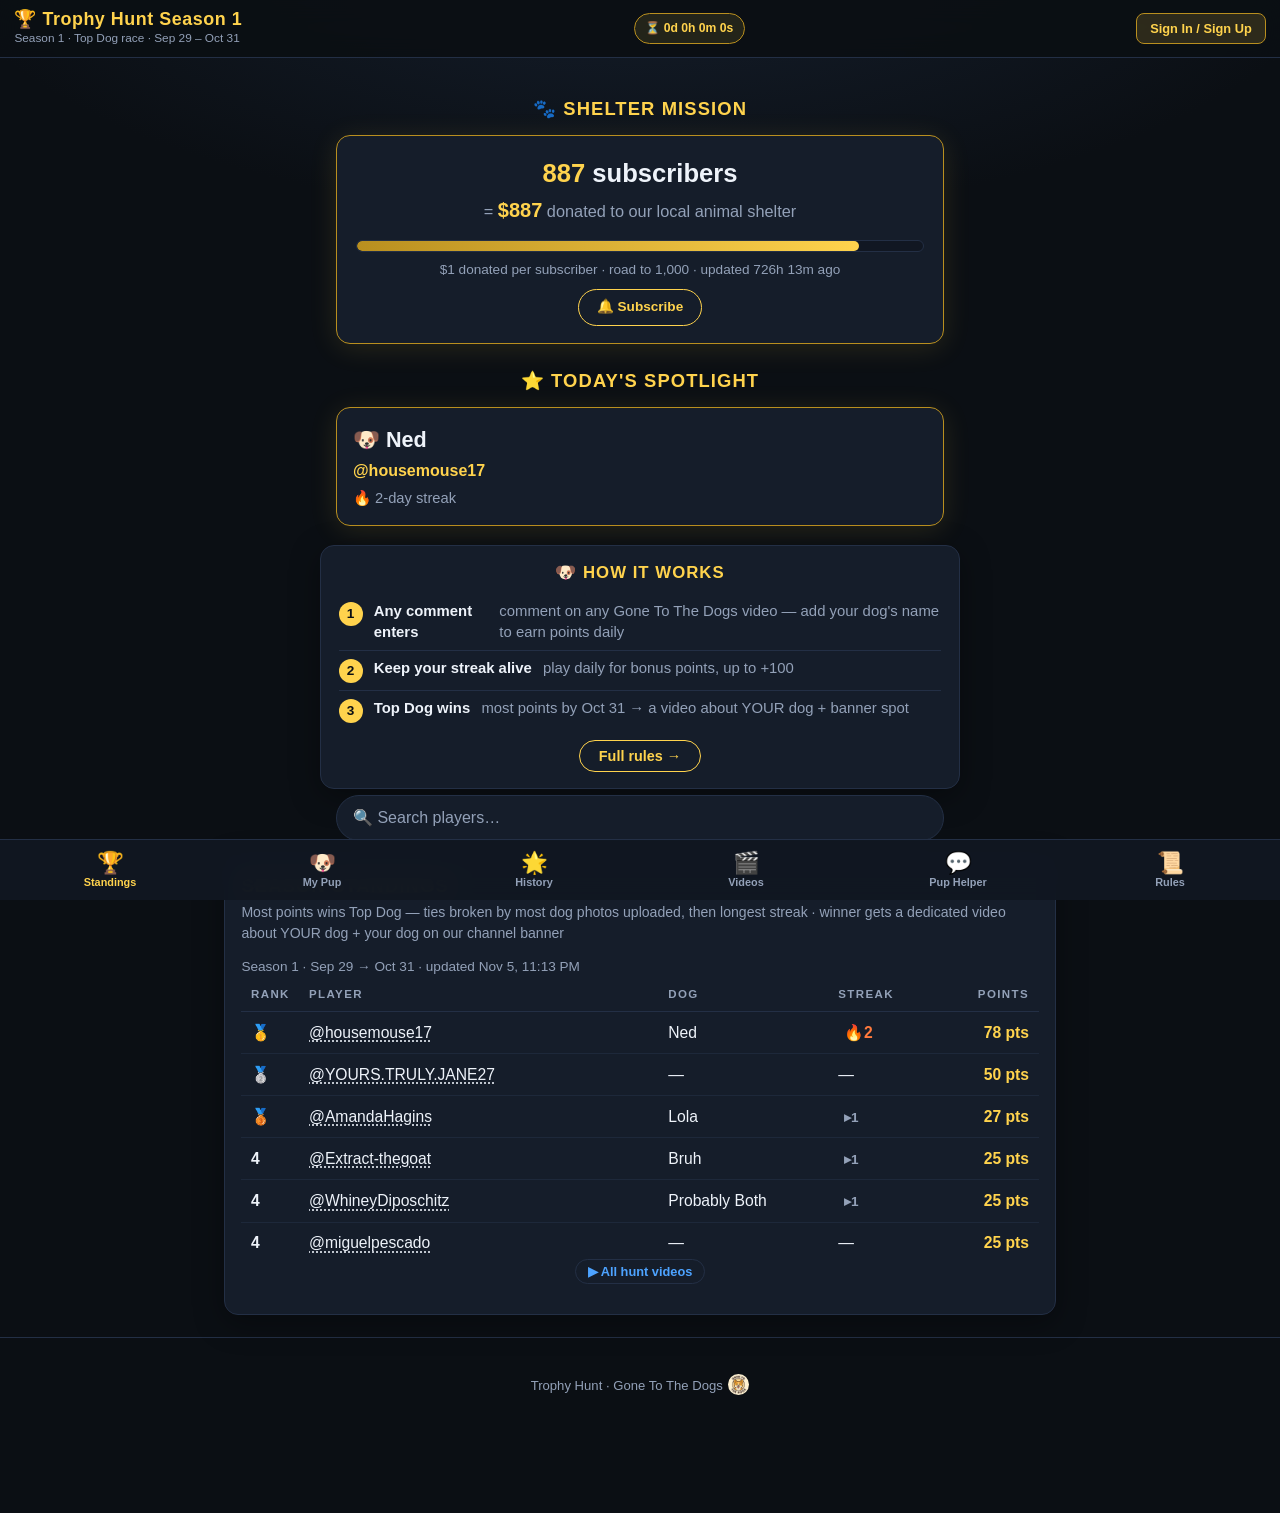
==== commit 20abd550: "Update standings" ====
--- a/index.html
+++ b/index.html
@@ -276,7 +276,7 @@
 
 <script id="th-data" type="application/json">
 {
- "updated_at": "2026-11-05T16:33:46.355284-06:00",
+ "updated_at": "2026-11-05T17:13:38.302023-06:00",
  "season": {
   "name": "Season 1",
   "start": "2026-09-29",
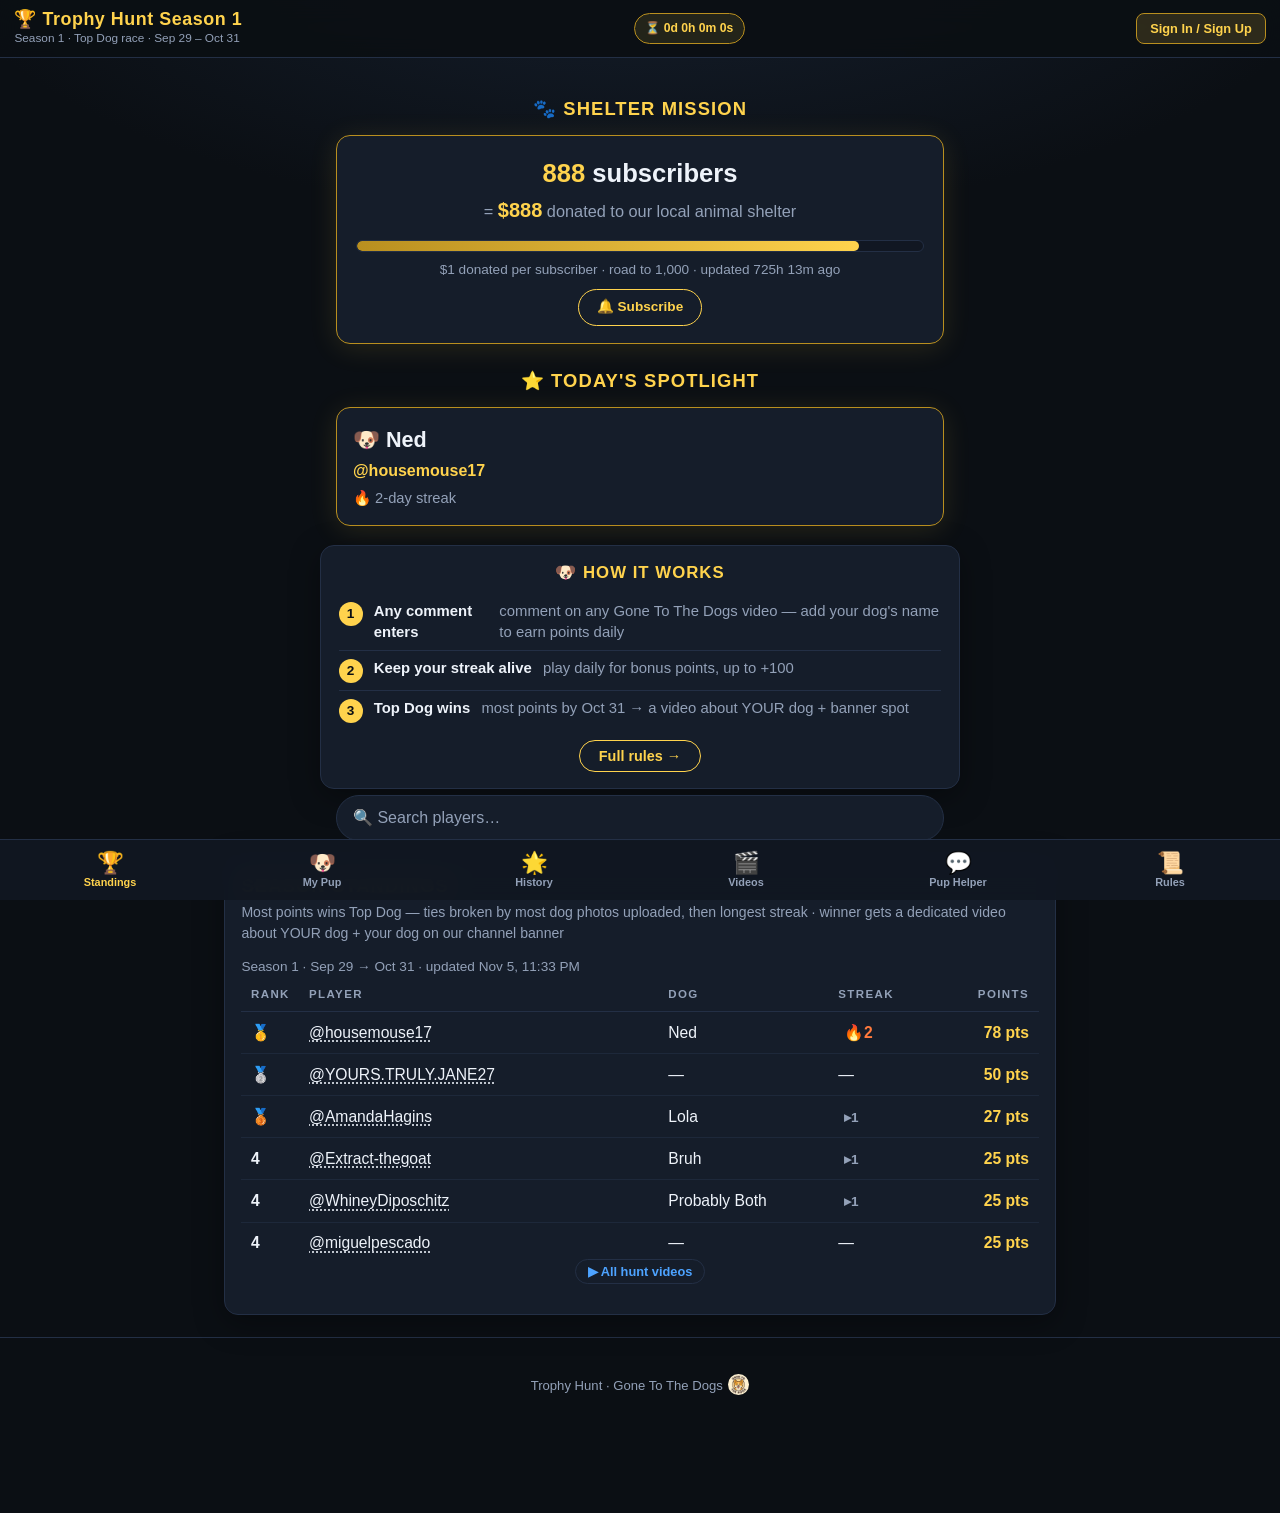
==== commit f181d592: "Update standings" ====
--- a/index.html
+++ b/index.html
@@ -276,7 +276,7 @@
 
 <script id="th-data" type="application/json">
 {
- "updated_at": "2026-11-05T17:13:38.302023-06:00",
+ "updated_at": "2026-11-05T17:33:41.119932-06:00",
  "season": {
   "name": "Season 1",
   "start": "2026-09-29",
@@ -3899,12 +3899,12 @@
   ]
  },
  "mission": {
-  "subscribers": 887,
+  "subscribers": 888,
   "goal": 1000,
   "dollars_per_sub": 1,
-  "dollars_raised": 887,
-  "fetched_at": "2026-11-05T22:29:37.210185+00:00",
-  "fetched_epoch": 1793917776.355915
+  "dollars_raised": 888,
+  "fetched_at": "2026-11-05T23:29:35.515832+00:00",
+  "fetched_epoch": 1793921375.0371866
  }
 }
 </script>
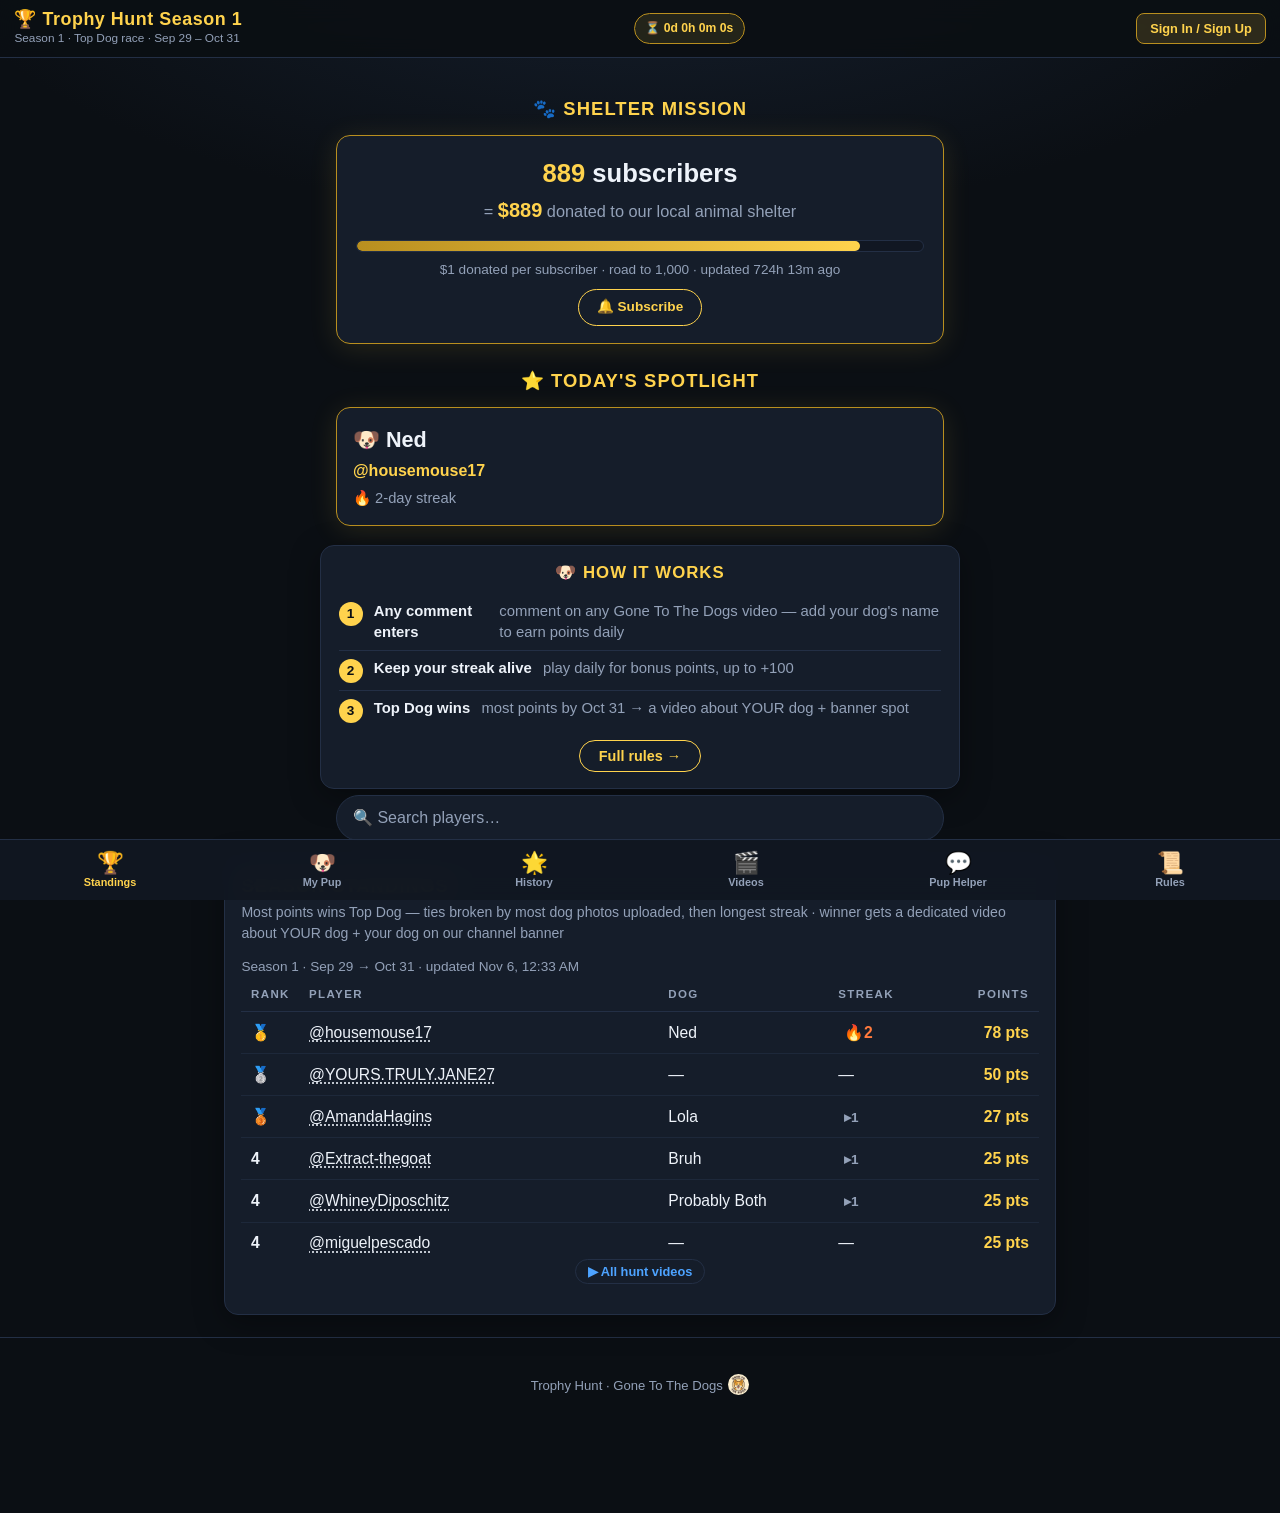
==== commit 97ec883c: "Update standings" ====
--- a/index.html
+++ b/index.html
@@ -276,7 +276,7 @@
 
 <script id="th-data" type="application/json">
 {
- "updated_at": "2026-11-05T17:33:41.119932-06:00",
+ "updated_at": "2026-11-05T18:33:46.656755-06:00",
  "season": {
   "name": "Season 1",
   "start": "2026-09-29",
@@ -3899,12 +3899,12 @@
   ]
  },
  "mission": {
-  "subscribers": 888,
+  "subscribers": 889,
   "goal": 1000,
   "dollars_per_sub": 1,
-  "dollars_raised": 888,
-  "fetched_at": "2026-11-05T23:29:35.515832+00:00",
-  "fetched_epoch": 1793921375.0371866
+  "dollars_raised": 889,
+  "fetched_at": "2026-11-06T00:29:54.700152+00:00",
+  "fetched_epoch": 1793924993.9259157
  }
 }
 </script>
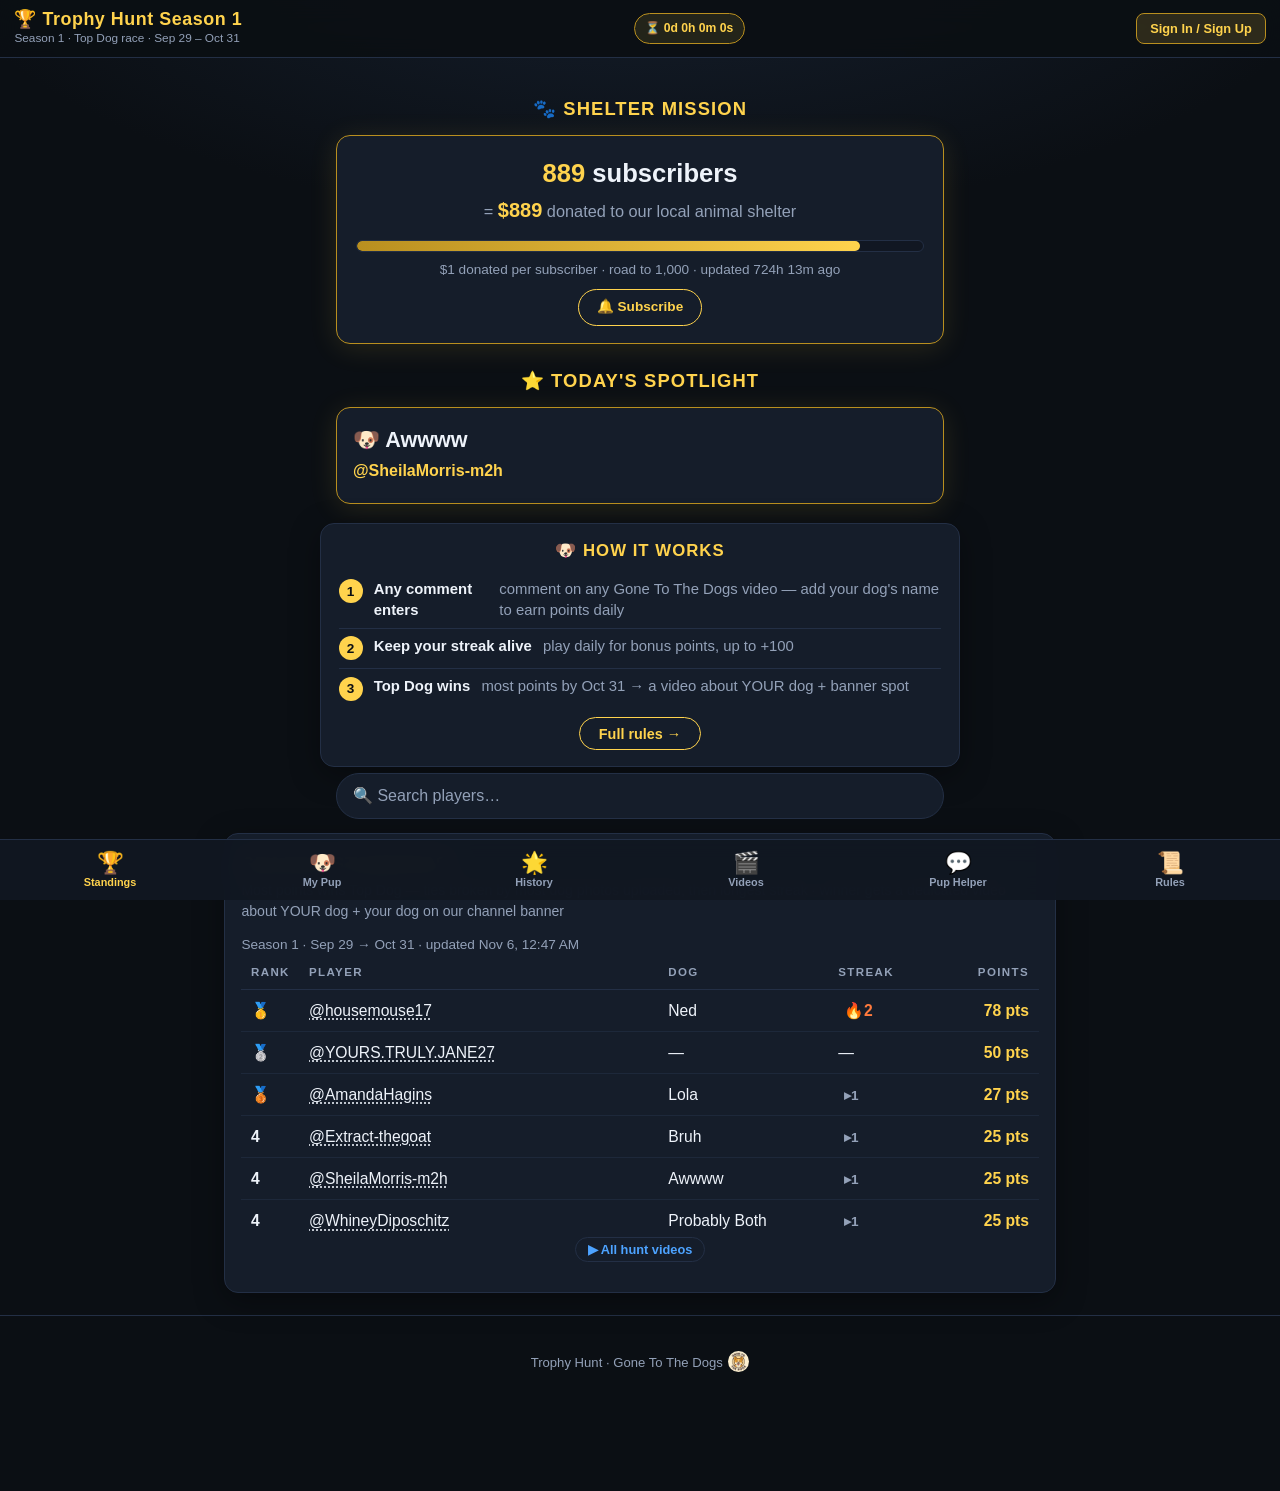
==== commit d227a21e: "Update standings" ====
--- a/index.html
+++ b/index.html
@@ -276,7 +276,7 @@
 
 <script id="th-data" type="application/json">
 {
- "updated_at": "2026-11-05T18:33:46.656755-06:00",
+ "updated_at": "2026-11-05T18:47:17.548528-06:00",
  "season": {
   "name": "Season 1",
   "start": "2026-09-29",
@@ -552,6 +552,75 @@
    }
   },
   {
+   "handle": "@SheilaMorris-m2h",
+   "channel_id": "UCdtEOy7F0kIvABdLGfATiJQ",
+   "dog_name": "Awwww",
+   "avatar": "",
+   "season_points": 25,
+   "lifetime_points": 25,
+   "today_points": 25,
+   "streak": 1,
+   "videos_today": [
+    "Qn9j-qwW14k"
+   ],
+   "videos_ever": [
+    "Qn9j-qwW14k"
+   ],
+   "photo": "",
+   "photo_count": 0,
+   "checklist": {
+    "items": [
+     {
+      "key": "video1",
+      "label": "Comment on a hunt video",
+      "points": 10,
+      "done": true,
+      "note": ""
+     },
+     {
+      "key": "video2",
+      "label": "Comment on a 2nd video",
+      "points": 15,
+      "done": false,
+      "note": "25 total"
+     },
+     {
+      "key": "video3",
+      "label": "Comment on a 3rd video",
+      "points": 35,
+      "done": false,
+      "note": "60 total"
+     },
+     {
+      "key": "photo",
+      "label": "Photo bonus",
+      "points": 25,
+      "done": false,
+      "note": ""
+     },
+     {
+      "key": "clip",
+      "label": "Video clip bonus",
+      "points": 50,
+      "done": false,
+      "note": ""
+     },
+     {
+      "key": "participation",
+      "label": "Participation",
+      "points": 5,
+      "done": true,
+      "note": ""
+     }
+    ],
+    "complete": false,
+    "bonus_awarded": false,
+    "bonus_points": 25,
+    "available": 150,
+    "push_bonus_awarded": false
+   }
+  },
+  {
    "handle": "@WhineyDiposchitz",
    "channel_id": "UC2PD5DdrQJD2_D9zbpljrHA",
    "dog_name": "Probably Both",
@@ -3416,7 +3485,7 @@
    }
   }
  ],
- "player_count": 48,
+ "player_count": 49,
  "standings_truncated": false,
  "videos": [
   {
@@ -3822,10 +3891,10 @@
  ],
  "spotlight_today": {
   "date": "2026-11-05",
-  "handle": "@housemouse17",
-  "dog_name": "Ned",
-  "streak": 2,
-  "photo": "site/dogs/full/housemouse17.jpg",
+  "handle": "@SheilaMorris-m2h",
+  "dog_name": "Awwww",
+  "streak": 1,
+  "photo": "",
   "preview": true
  },
  "spotlight_history": [
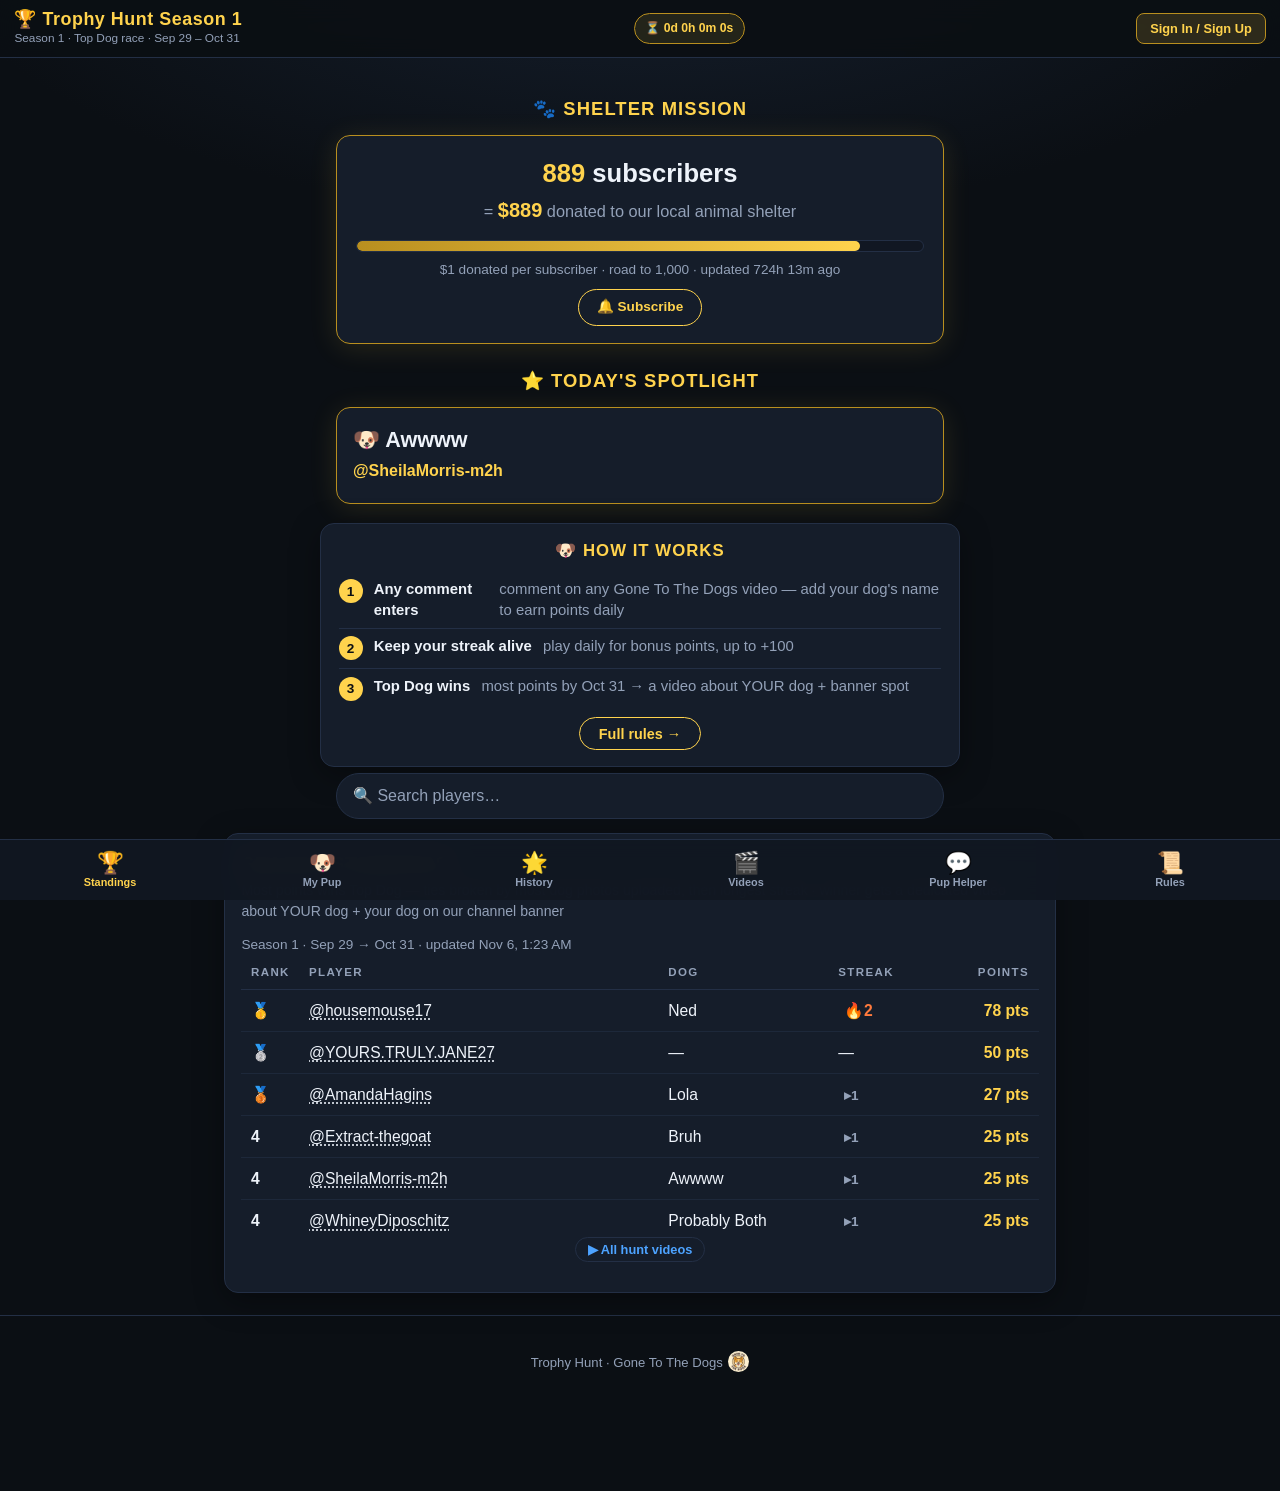
==== commit 616db123: "Update standings" ====
--- a/index.html
+++ b/index.html
@@ -276,7 +276,7 @@
 
 <script id="th-data" type="application/json">
 {
- "updated_at": "2026-11-05T18:47:17.548528-06:00",
+ "updated_at": "2026-11-05T19:23:56.892268-06:00",
  "season": {
   "name": "Season 1",
   "start": "2026-09-29",
@@ -1015,6 +1015,71 @@
    }
   },
   {
+   "handle": "@AnaNazario-e9l4z",
+   "channel_id": "UC3HPY-0bE-0gXxSOJ2febvQ",
+   "dog_name": "",
+   "avatar": "",
+   "season_points": 5,
+   "lifetime_points": 5,
+   "today_points": 5,
+   "streak": 1,
+   "videos_today": [],
+   "videos_ever": [],
+   "photo": "",
+   "photo_count": 0,
+   "checklist": {
+    "items": [
+     {
+      "key": "video1",
+      "label": "Comment on a hunt video",
+      "points": 10,
+      "done": false,
+      "note": ""
+     },
+     {
+      "key": "video2",
+      "label": "Comment on a 2nd video",
+      "points": 15,
+      "done": false,
+      "note": "25 total"
+     },
+     {
+      "key": "video3",
+      "label": "Comment on a 3rd video",
+      "points": 35,
+      "done": false,
+      "note": "60 total"
+     },
+     {
+      "key": "photo",
+      "label": "Photo bonus",
+      "points": 25,
+      "done": false,
+      "note": ""
+     },
+     {
+      "key": "clip",
+      "label": "Video clip bonus",
+      "points": 50,
+      "done": false,
+      "note": ""
+     },
+     {
+      "key": "participation",
+      "label": "Participation",
+      "points": 5,
+      "done": true,
+      "note": ""
+     }
+    ],
+    "complete": false,
+    "bonus_awarded": false,
+    "bonus_points": 25,
+    "available": 160,
+    "push_bonus_awarded": false
+   }
+  },
+  {
    "handle": "@annacolombo3025",
    "channel_id": "UCPiT8GDMh3fOzxAI58dJWSg",
    "dog_name": "",
@@ -3485,7 +3550,7 @@
    }
   }
  ],
- "player_count": 49,
+ "player_count": 50,
  "standings_truncated": false,
  "videos": [
   {
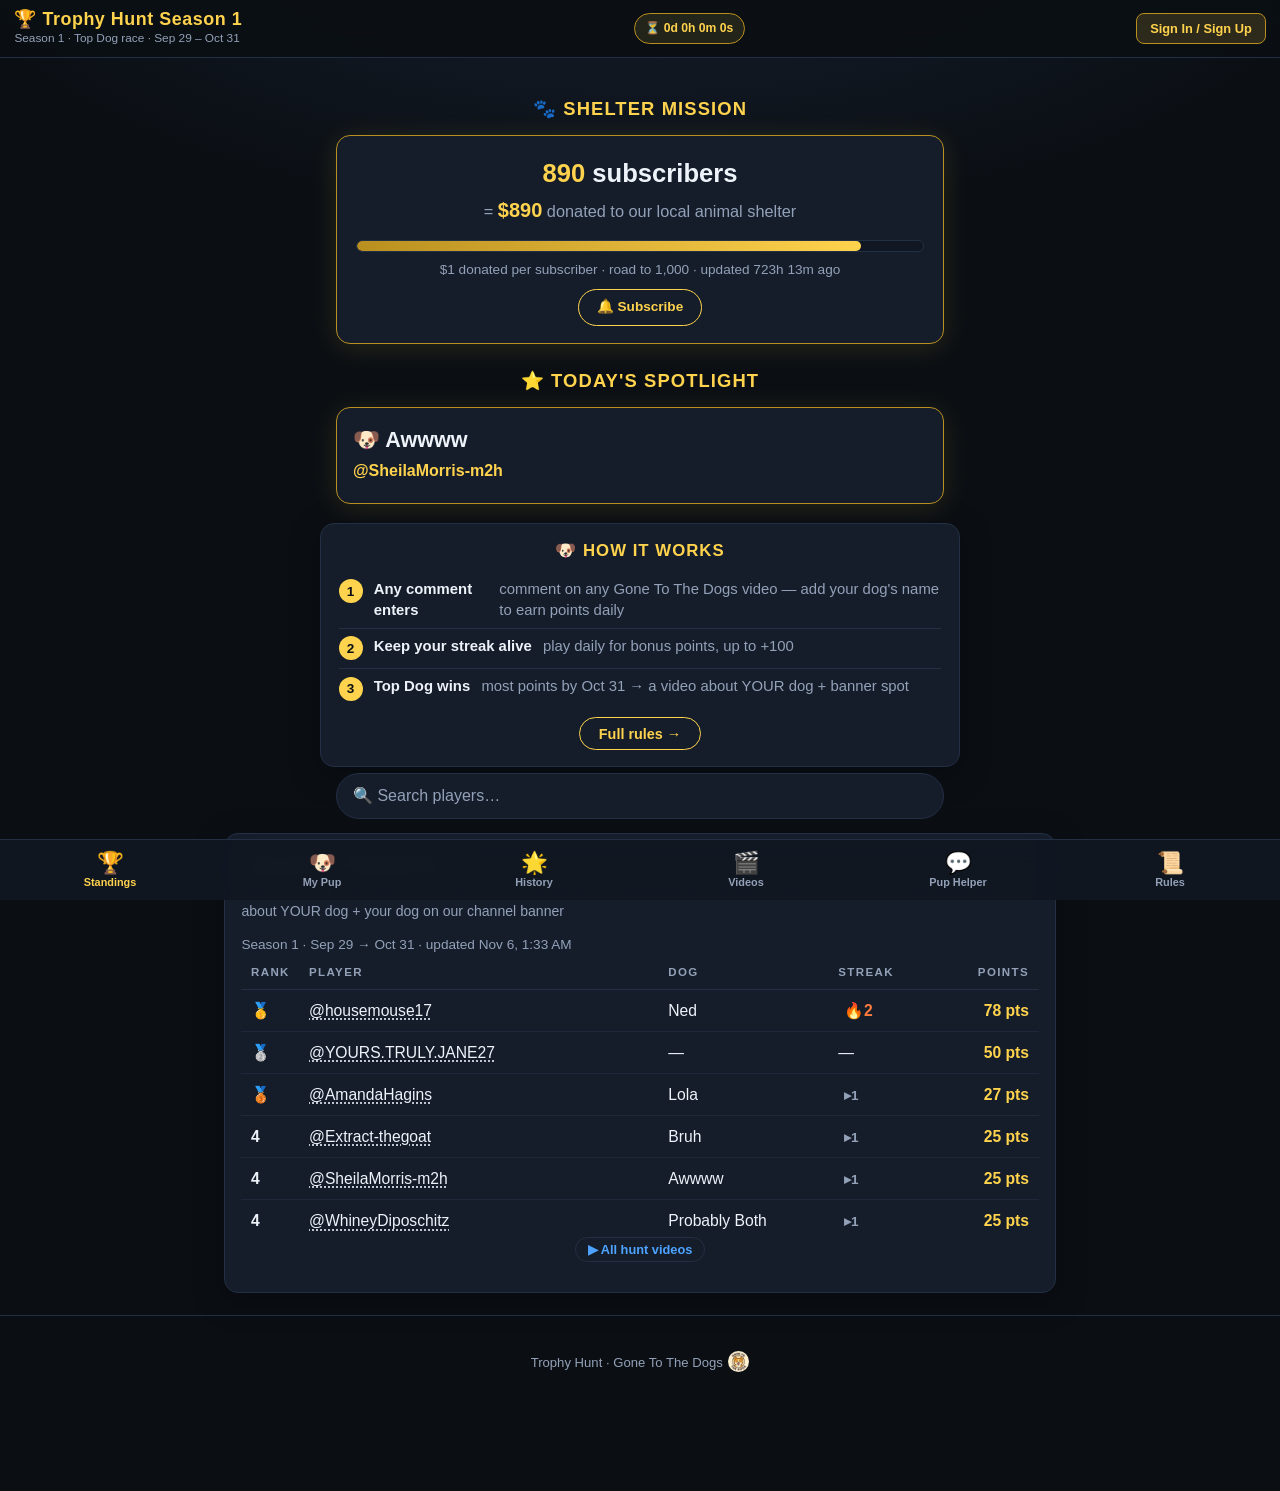
==== commit 4d0b72ea: "Update standings" ====
--- a/index.html
+++ b/index.html
@@ -276,7 +276,7 @@
 
 <script id="th-data" type="application/json">
 {
- "updated_at": "2026-11-05T19:23:56.892268-06:00",
+ "updated_at": "2026-11-05T19:33:50.664236-06:00",
  "season": {
   "name": "Season 1",
   "start": "2026-09-29",
@@ -4033,12 +4033,12 @@
   ]
  },
  "mission": {
-  "subscribers": 889,
+  "subscribers": 890,
   "goal": 1000,
   "dollars_per_sub": 1,
-  "dollars_raised": 889,
-  "fetched_at": "2026-11-06T00:29:54.700152+00:00",
-  "fetched_epoch": 1793924993.9259157
+  "dollars_raised": 890,
+  "fetched_at": "2026-11-06T01:29:36.182221+00:00",
+  "fetched_epoch": 1793928575.575645
  }
 }
 </script>
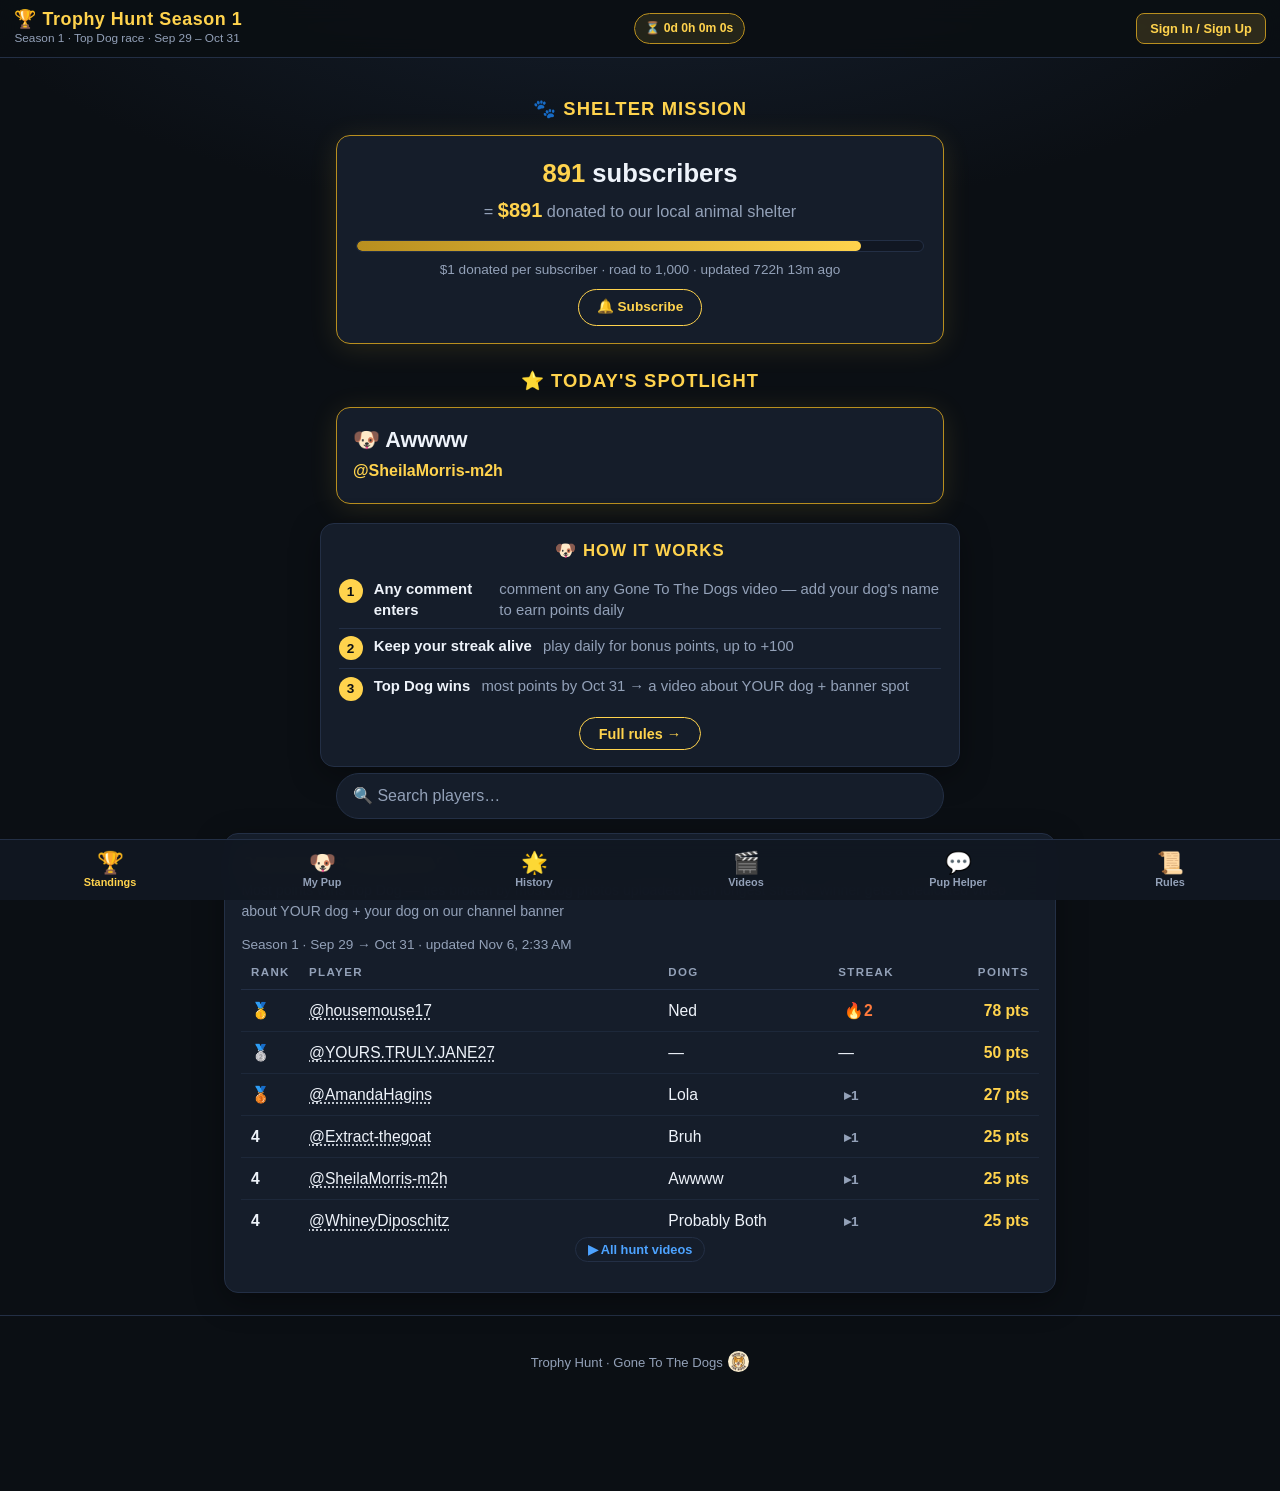
==== commit 2fe65f60: "Update standings" ====
--- a/index.html
+++ b/index.html
@@ -276,7 +276,7 @@
 
 <script id="th-data" type="application/json">
 {
- "updated_at": "2026-11-05T19:33:50.664236-06:00",
+ "updated_at": "2026-11-05T20:33:58.161401-06:00",
  "season": {
   "name": "Season 1",
   "start": "2026-09-29",
@@ -4033,12 +4033,12 @@
   ]
  },
  "mission": {
-  "subscribers": 890,
+  "subscribers": 891,
   "goal": 1000,
   "dollars_per_sub": 1,
-  "dollars_raised": 890,
-  "fetched_at": "2026-11-06T01:29:36.182221+00:00",
-  "fetched_epoch": 1793928575.575645
+  "dollars_raised": 891,
+  "fetched_at": "2026-11-06T02:29:35.514678+00:00",
+  "fetched_epoch": 1793932174.9986956
  }
 }
 </script>
